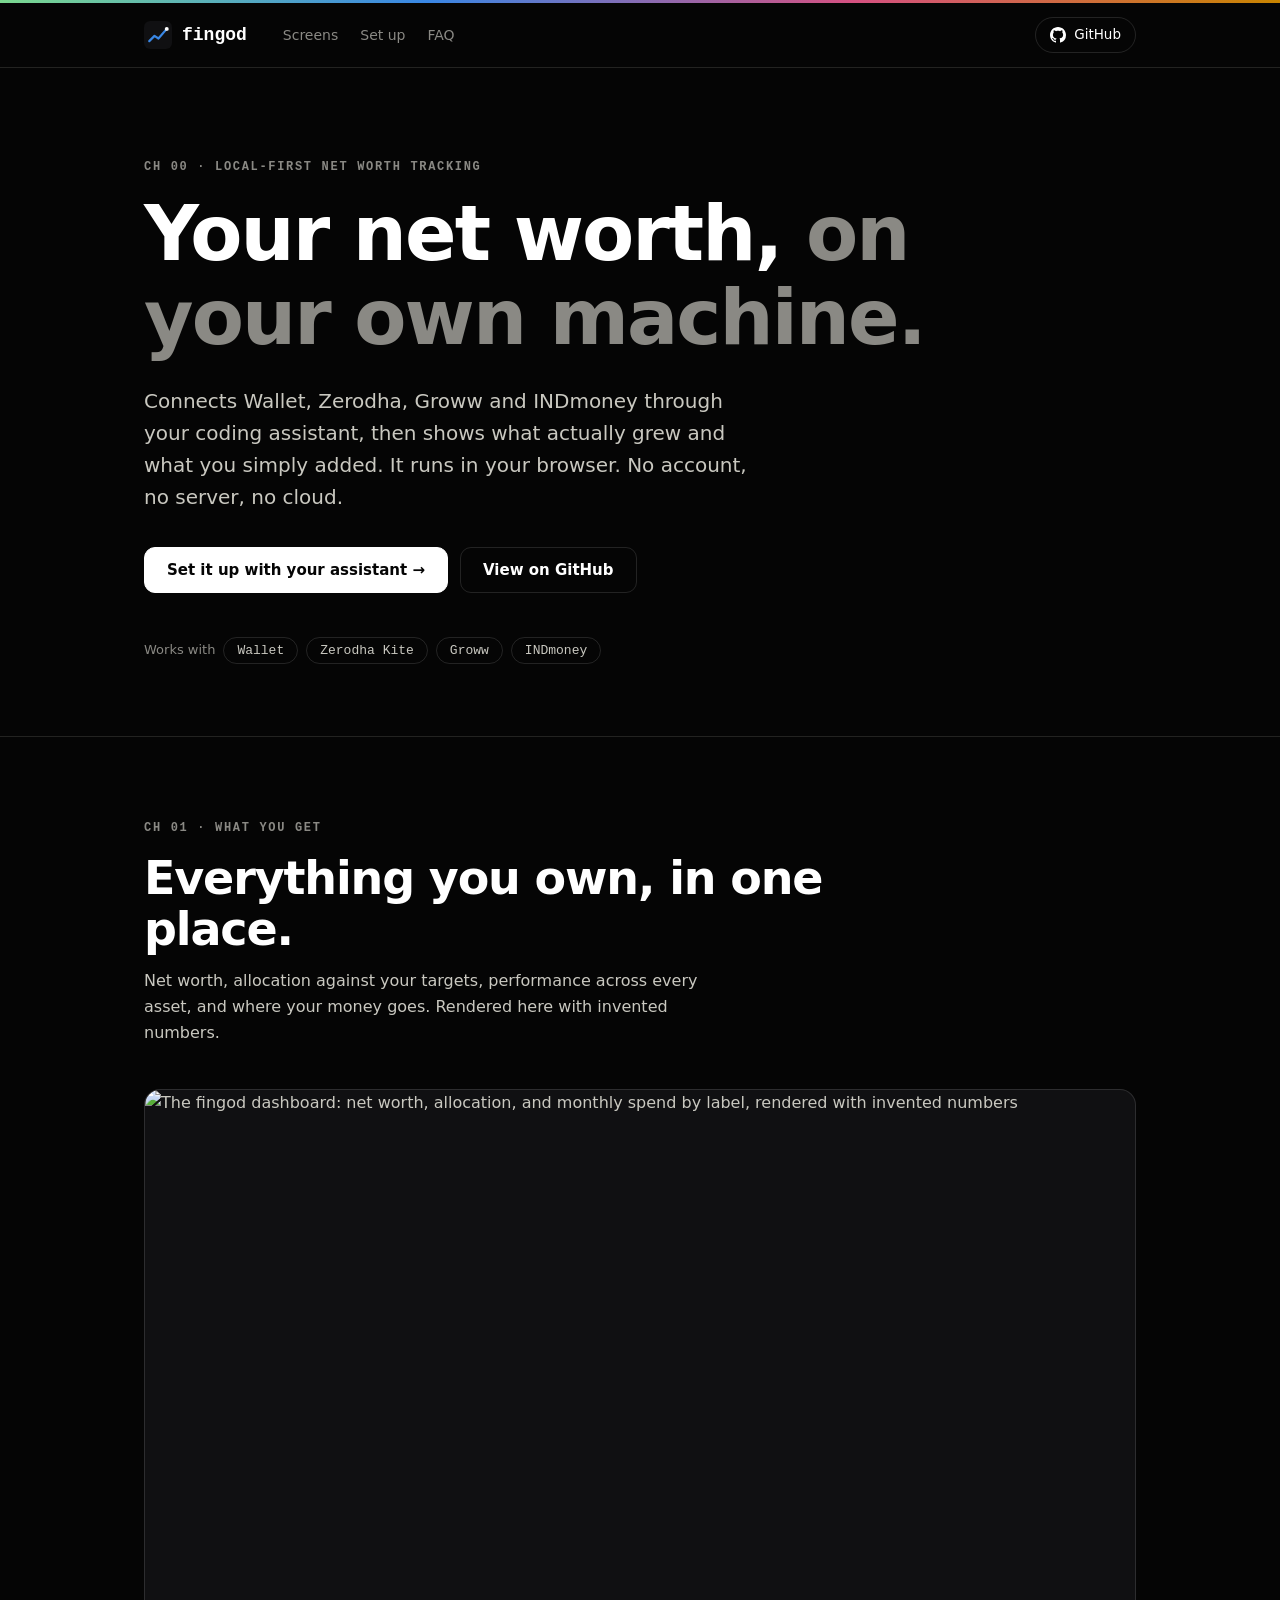
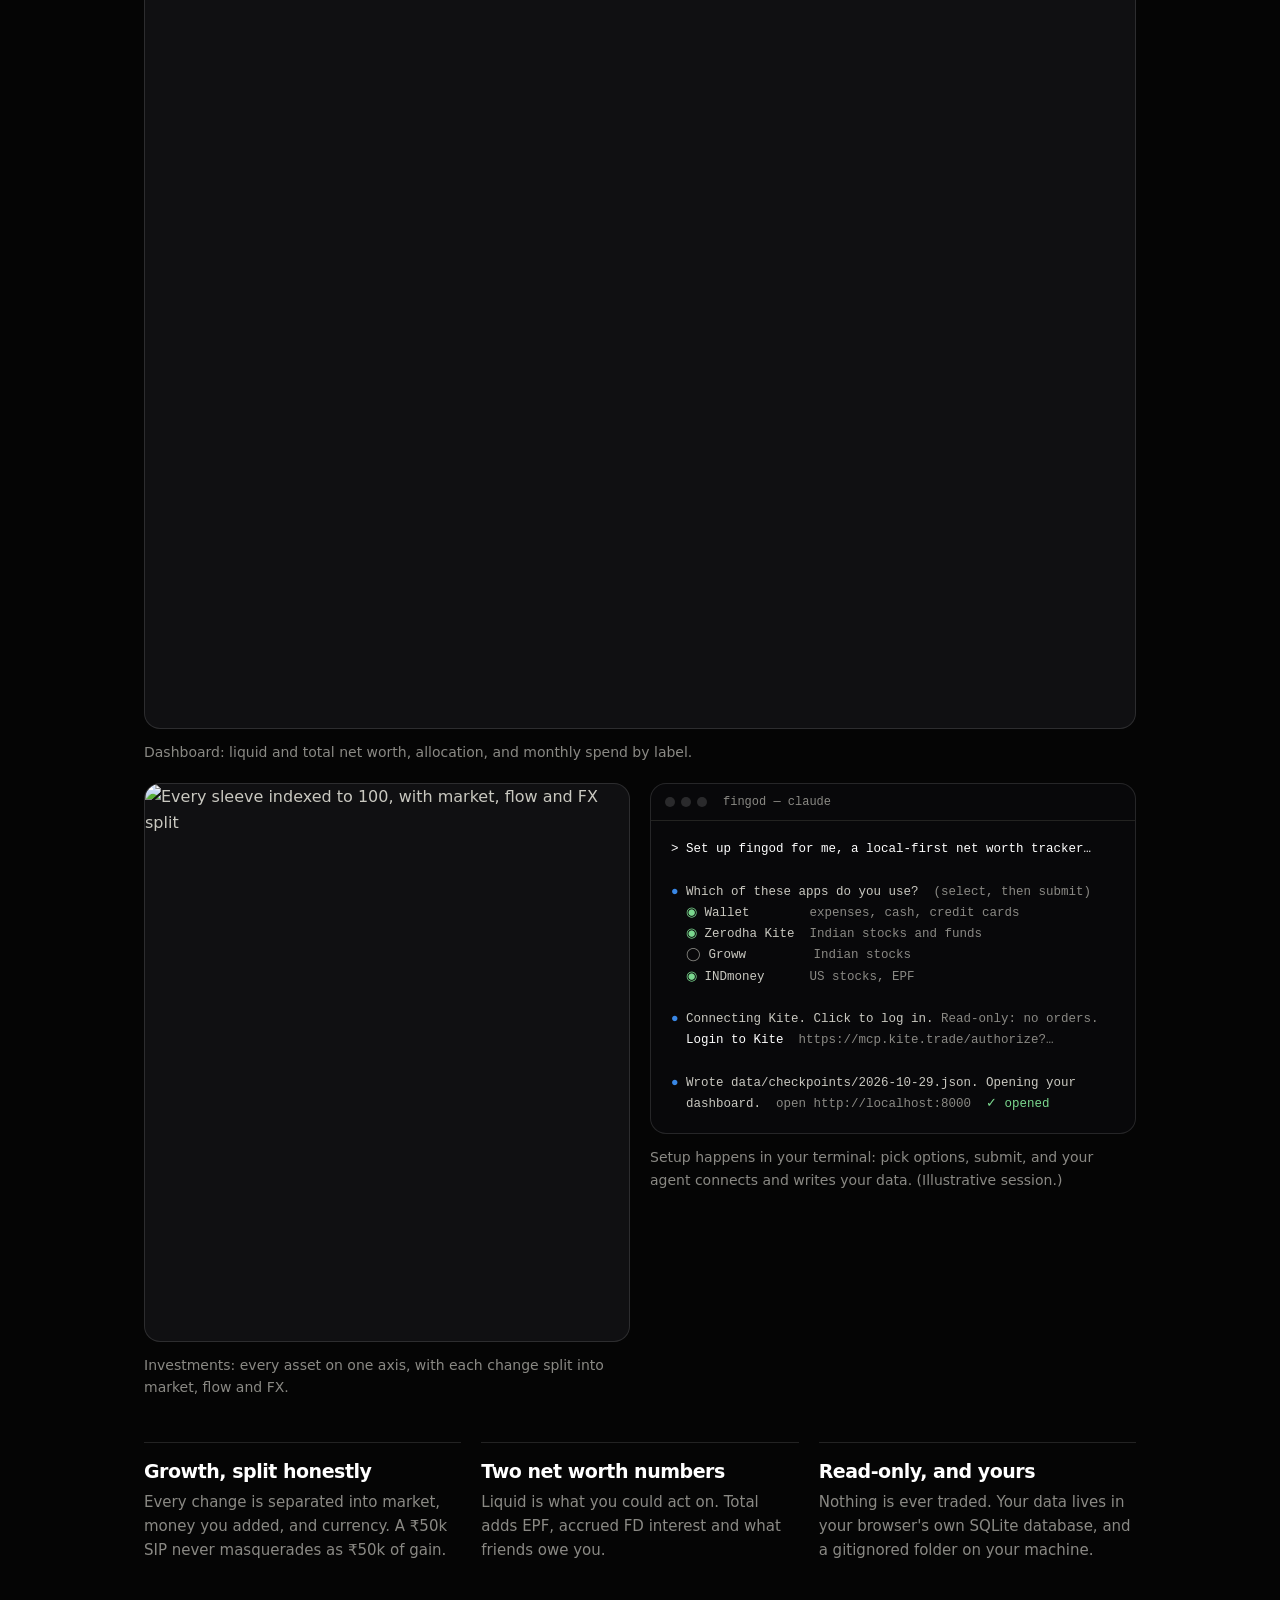
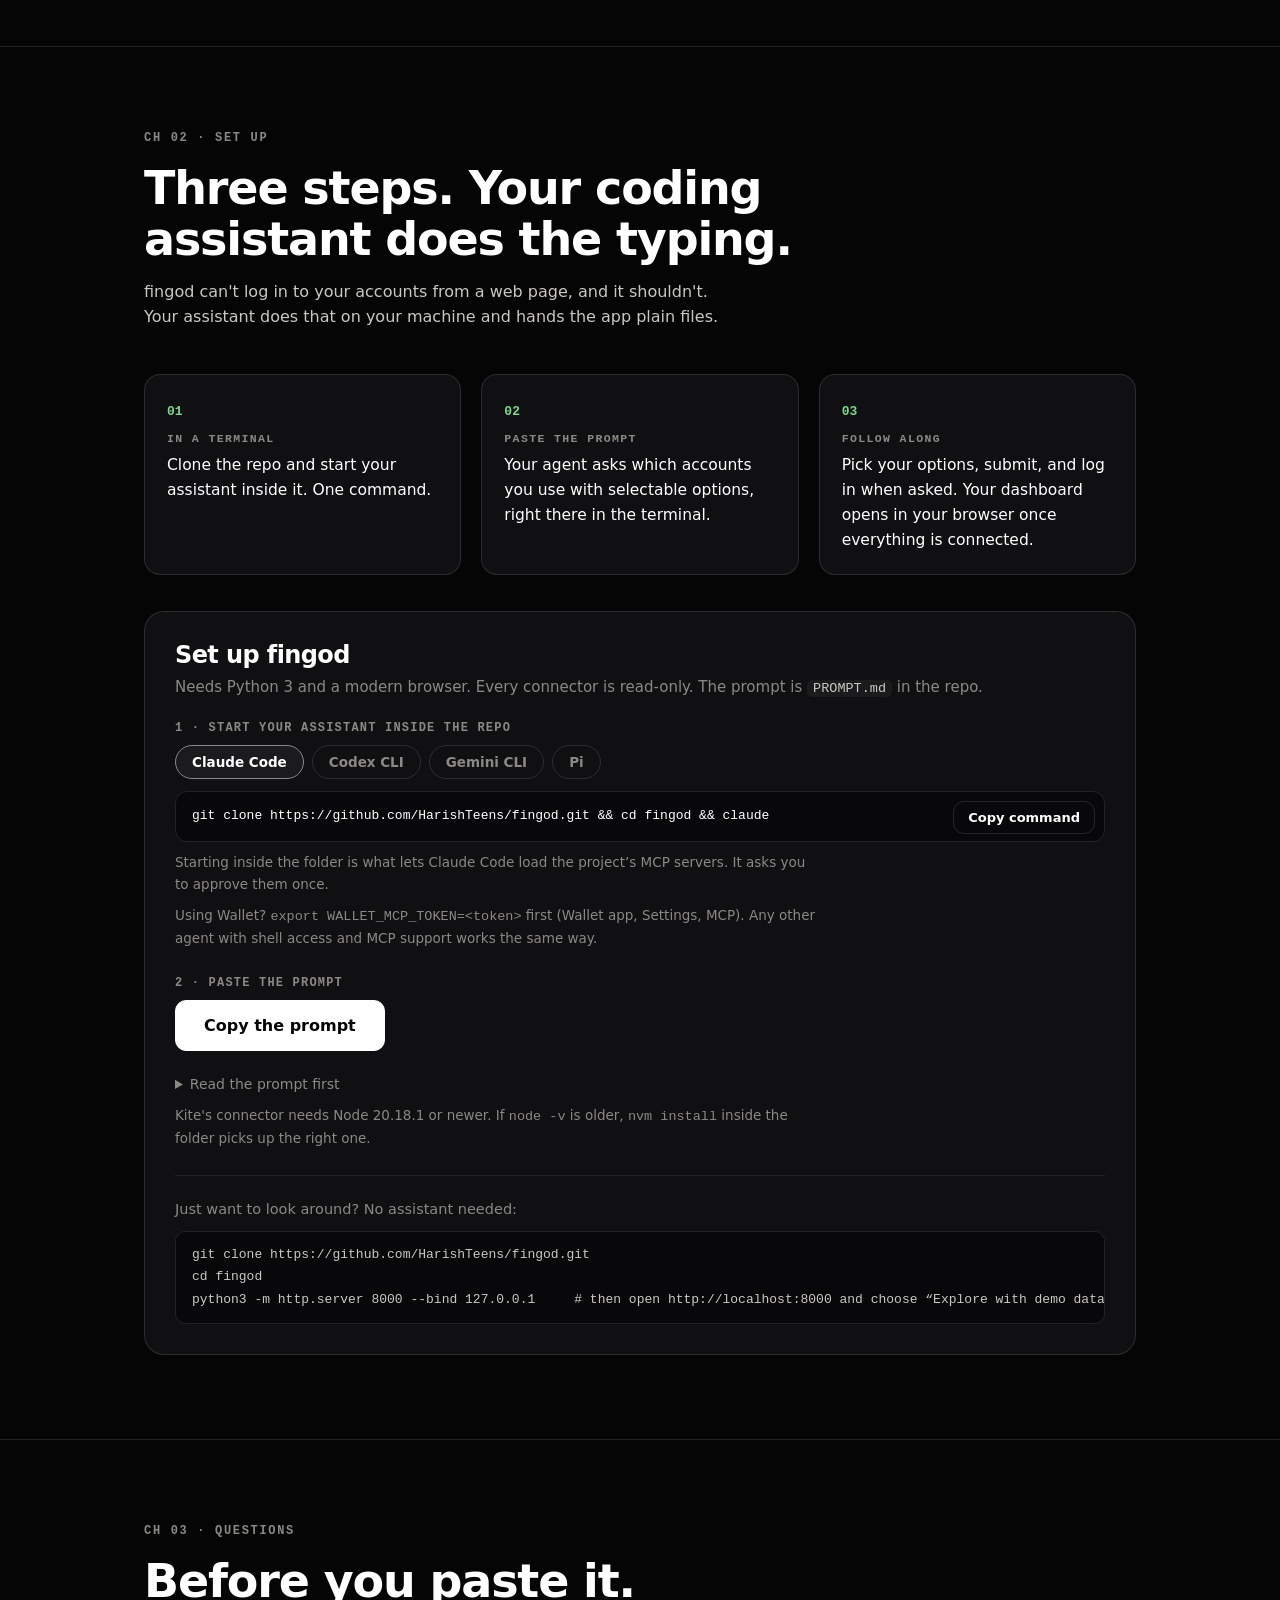
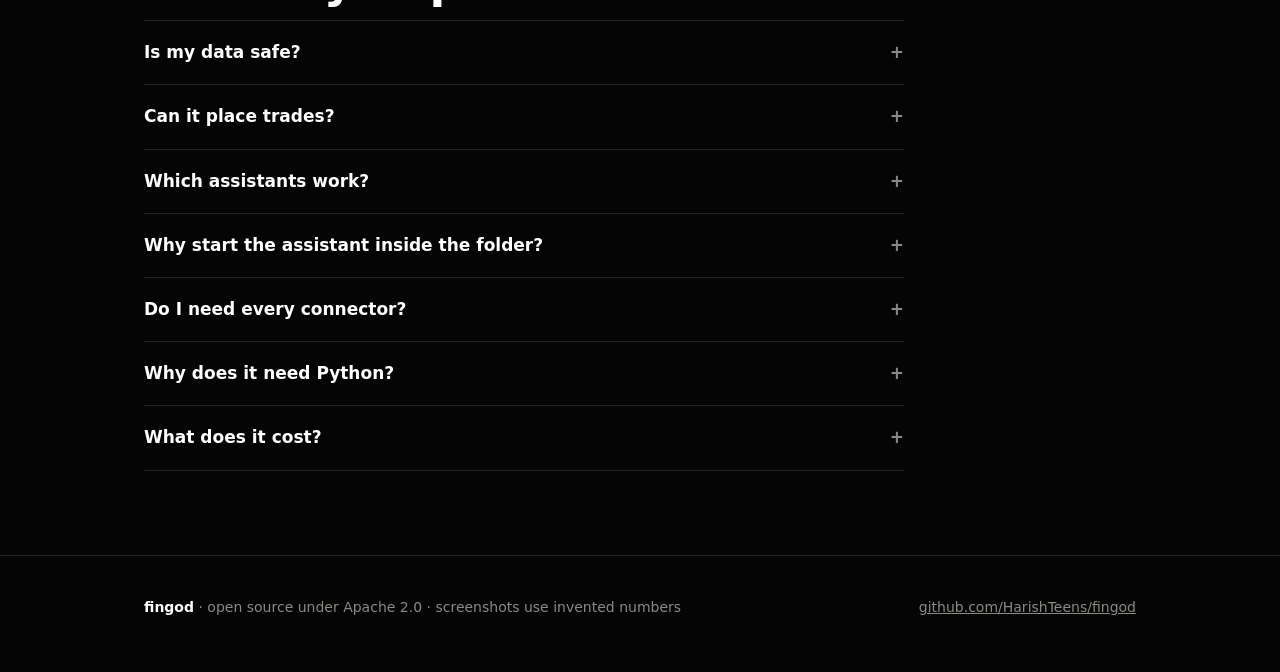
==== landing/index.html @ 3f518a9c "Added binance and coinbase MCP setup and PPF" ====
<!doctype html>
<html lang="en">
<head>
<meta charset="utf-8">
<meta name="viewport" content="width=device-width, initial-scale=1">
<title>fingod — your net worth, on your own machine</title>
<meta name="description" content="Open-source, local-first net worth tracker that runs in your browser. Paste one prompt into your coding assistant and it connects Wallet, Zerodha Kite, Groww and INDmoney. No account, no server, no cloud.">
<meta name="keywords" content="net worth tracker, portfolio tracker, personal finance, Zerodha, INDmoney, mutual funds, local-first, open source, Claude Code, MCP">
<meta name="author" content="HarishTeens">
<meta name="robots" content="index,follow,max-image-preview:large">
<meta name="theme-color" content="#0d0d0d">
<meta name="color-scheme" content="dark">
<link rel="canonical" href="https://fingod.harishteens.workers.dev/">
<link rel="icon" type="image/svg+xml" href="/favicon.svg">
<link rel="sitemap" type="application/xml" href="/sitemap.xml">

<meta property="og:type" content="website">
<meta property="og:site_name" content="fingod">
<meta property="og:title" content="fingod — one view of everything you own, on your own machine">
<meta property="og:description" content="Paste one prompt into your coding assistant. It clones the repo and connects Wallet, Zerodha, Groww and INDmoney. Runs in your browser. Open source.">
<meta property="og:url" content="https://fingod.harishteens.workers.dev/">
<meta property="og:image" content="https://fingod.harishteens.workers.dev/shots/og.png">
<meta property="og:image:type" content="image/png">
<meta property="og:image:width" content="1200">
<meta property="og:image:height" content="630">
<meta property="og:image:alt" content="The fingod dashboard showing net worth, allocation and monthly spend, rendered with invented numbers.">
<meta property="og:locale" content="en_IN">

<meta name="twitter:card" content="summary_large_image">
<meta name="twitter:title" content="fingod — one view of everything you own">
<meta name="twitter:description" content="Local-first net worth tracker. One prompt sets it up. Runs entirely in your browser.">
<meta name="twitter:image" content="https://fingod.harishteens.workers.dev/shots/og.png">
<meta name="twitter:image:src" content="https://fingod.harishteens.workers.dev/shots/og.png">
<meta name="twitter:site" content="@HarishTeens">
<meta name="twitter:creator" content="@HarishTeens">
<meta name="twitter:url" content="https://fingod.harishteens.workers.dev/">
<meta name="twitter:image:alt" content="The fingod dashboard rendered with invented numbers.">

<script type="application/ld+json">
{"@context":"https://schema.org","@type":"SoftwareApplication","name":"fingod","applicationCategory":"FinanceApplication","operatingSystem":"macOS, Linux","description":"Open-source, local-first net worth tracker that runs in your browser. Weekly checkpoints from Wallet, Zerodha Kite and INDmoney, with growth split into market, flow and FX.","url":"https://fingod.harishteens.workers.dev/","image":"https://fingod.harishteens.workers.dev/shots/og.png","license":"https://www.apache.org/licenses/LICENSE-2.0","isAccessibleForFree":true,"offers":{"@type":"Offer","price":"0","priceCurrency":"INR"},"codeRepository":"https://github.com/HarishTeens/fingod","author":{"@type":"Person","name":"HarishTeens","url":"https://github.com/HarishTeens"}}
</script>
<style>
  :root { --page:#050505; --card:#101012; --ink:#fff; --ink-2:#c9c8c0; --muted:#8a8984; --line:#232321; --ring:rgba(255,255,255,.12); --accent:#7bd88f; --blue:#3987e5;
    --mono: ui-monospace,"SF Mono",Menlo,Consolas,monospace; --sans:-apple-system,BlinkMacSystemFont,"Inter","Segoe UI",system-ui,sans-serif; }
  * { box-sizing:border-box; margin:0; }
  html { scroll-behavior:smooth; }
  body { background:var(--page); color:var(--ink-2); font:16px/1.6 var(--sans); -webkit-font-smoothing:antialiased; }
  a { color:inherit; }
  .wrap { max-width:1040px; margin:0 auto; padding:0 24px; }
  .skip { position:absolute; left:-999px; } .skip:focus { left:12px; top:12px; background:#fff; color:#000; padding:6px 10px; border-radius:6px; z-index:9; }
  .stripe { height:3px; background:linear-gradient(90deg,var(--accent),var(--blue),#d55181,#c98500); }
  header.site { border-bottom:1px solid var(--line); }
  .bar { display:flex; align-items:center; gap:28px; height:64px; }
  .logo { display:flex; align-items:center; gap:10px; font:700 18px var(--mono); color:var(--ink); text-decoration:none; }
  .logo svg { width:28px; height:28px; }
  .links { display:flex; gap:22px; font-size:14px; margin-left:8px; } .links a { color:var(--muted); text-decoration:none; } .links a:hover { color:var(--ink); }
  .gh { margin-left:auto; display:inline-flex; align-items:center; gap:8px; font-size:13.5px; text-decoration:none; color:var(--ink); border:1px solid var(--ring); border-radius:999px; padding:6px 14px; } .gh:hover { border-color:#555; }
  @media (max-width:640px){ .links { display:none; } }
  .eyebrow { font:600 12px var(--mono); letter-spacing:.14em; text-transform:uppercase; color:var(--muted); margin-bottom:18px; }
  h1,h2,h3 { color:var(--ink); line-height:1.1; letter-spacing:-.025em; font-weight:650; }
  .hero { padding:92px 0 72px; }
  h1 { font-size:clamp(42px,7.4vw,76px); max-width:820px; } h1 em { font-style:normal; color:var(--muted); }
  .lede { font-size:clamp(17px,2.2vw,20px); max-width:620px; margin:26px 0 34px; }
  .cta { display:flex; gap:12px; flex-wrap:wrap; }
  .btn { display:inline-flex; align-items:center; gap:8px; font:600 15px var(--sans); padding:13px 22px; border-radius:11px; text-decoration:none; cursor:pointer; border:1px solid var(--ring); color:var(--ink); background:transparent; }
  .btn.primary { background:#fff; color:#050505; border-color:#fff; } .btn.primary:hover { background:#e6e6e6; } .btn:hover { border-color:#666; }
  .works { margin-top:44px; display:flex; flex-wrap:wrap; gap:8px; align-items:center; font-size:13px; color:var(--muted); }
  .works span.pill { font:500 13px var(--mono); border:1px solid var(--ring); border-radius:999px; padding:5px 13px; color:var(--ink-2); }
  section { padding:84px 0; border-top:1px solid var(--line); }
  h2 { font-size:clamp(30px,4.4vw,46px); margin-bottom:14px; max-width:680px; }
  .sub { max-width:600px; margin-bottom:44px; }
  .shot { border:1px solid var(--ring); border-radius:16px; overflow:hidden; background:var(--card); }
  .shot img { display:block; width:100%; height:auto; }
  .term { border:1px solid var(--ring); border-radius:16px; background:#08080a; overflow:hidden; }
  .term-bar { display:flex; align-items:center; gap:6px; padding:11px 14px; border-bottom:1px solid var(--line); font:12px var(--mono); color:var(--muted); }
  .term-bar span { width:10px; height:10px; border-radius:50%; background:#2a2a2c; } .term-bar em { font-style:normal; margin-left:10px; }
  .term pre { padding:18px 20px; font:12.5px/1.7 var(--mono); color:var(--ink-2); white-space:pre-wrap; overflow-x:auto; }
  .term .u { color:var(--ink); } .term .a { color:var(--blue); } .term .ok { color:var(--accent); } .term .d { color:var(--muted); }
  .shots { display:grid; grid-template-columns:1fr 1fr; gap:20px; margin-top:20px; } @media (max-width:820px){ .shots { grid-template-columns:1fr; } }
  .cap { font-size:14px; color:var(--muted); margin-top:12px; }
  .trio { display:grid; grid-template-columns:repeat(3,1fr); gap:20px; margin-top:44px; } @media (max-width:820px){ .trio { grid-template-columns:1fr; } }
  .trio div { border-top:1px solid var(--ring); padding-top:18px; } .trio h3 { font-size:19px; margin-bottom:8px; } .trio p { font-size:15px; color:var(--muted); }
  .steps { display:grid; grid-template-columns:repeat(3,1fr); gap:20px; margin-bottom:36px; } @media (max-width:820px){ .steps { grid-template-columns:1fr; } }
  .step { border:1px solid var(--ring); border-radius:16px; padding:22px; background:var(--card); }
  .step .n { font:600 13px var(--mono); color:var(--accent); } .step .where { font:600 11.5px var(--mono); letter-spacing:.12em; text-transform:uppercase; color:var(--muted); margin:10px 0 8px; }
  .step p { font-size:15.5px; color:var(--ink); }
  .card { border:1px solid var(--ring); border-radius:20px; padding:30px; background:var(--card); }
  .card h3 { font-size:24px; margin-bottom:6px; } .card .meta { color:var(--muted); font-size:15px; margin-bottom:22px; }
  .card .meta code, .faq code { font-family:var(--mono); font-size:.9em; background:#1b1b1d; padding:1px 6px; border-radius:5px; color:var(--ink-2); }
  .copybtn { font-size:16px; padding:15px 28px; }
  .agents { display:flex; gap:8px; flex-wrap:wrap; margin-bottom:12px; }
  .agent { font:600 13.5px var(--sans); padding:8px 16px; border-radius:999px; border:1px solid var(--ring); background:transparent; color:var(--muted); cursor:pointer; }
  .agent:hover { color:var(--ink); border-color:#555; } .agent[aria-pressed="true"] { color:var(--ink); border-color:#888; background:#1b1b1d; }
  .label { font:600 12px var(--mono); letter-spacing:.1em; text-transform:uppercase; color:var(--muted); margin-bottom:10px; }
  .cmd { position:relative; background:#08080a; border:1px solid var(--line); border-radius:12px; padding:14px 140px 14px 16px; }
  .cmd pre { font:13px/1.6 var(--mono); color:var(--ink); white-space:pre-wrap; word-break:break-all; }
  .copysm { position:absolute; top:9px; right:9px; padding:8px 14px; font-size:13px; }
  .hint { font-size:13.5px; color:var(--muted); margin-top:10px; max-width:640px; }
  @media (max-width:560px){ .cmd { padding-right:16px; padding-bottom:56px; } .copysm { top:auto; bottom:9px; } }
  details.prompt { margin-top:22px; } details.prompt summary { cursor:pointer; color:var(--muted); font-size:14px; } details.prompt summary:hover { color:var(--ink); }
  details.prompt pre { margin-top:14px; background:#08080a; border:1px solid var(--line); border-radius:12px; padding:16px 18px; font:12.5px/1.65 var(--mono); color:var(--ink-2); white-space:pre-wrap; word-break:break-word; max-height:380px; overflow:auto; }
  .alt { margin-top:26px; padding-top:22px; border-top:1px solid var(--line); font-size:14.5px; color:var(--muted); }
  .alt pre { margin-top:10px; background:#08080a; border:1px solid var(--line); border-radius:10px; padding:12px 16px; font:13px/1.7 var(--mono); color:var(--ink-2); overflow-x:auto; }
  .faq { display:grid; gap:0; max-width:760px; } .faq details { border-top:1px solid var(--line); padding:18px 0; } .faq details:last-child { border-bottom:1px solid var(--line); }
  .faq summary { cursor:pointer; color:var(--ink); font-weight:600; font-size:17px; list-style:none; } .faq summary::-webkit-details-marker { display:none; }
  .faq summary:after { content:"+"; float:right; color:var(--muted); } .faq details[open] summary:after { content:"–"; }
  .faq p { margin-top:10px; font-size:15.5px; color:var(--ink-2); max-width:640px; }
  footer { border-top:1px solid var(--line); padding:40px 0 56px; font-size:14px; color:var(--muted); } footer .wrap { display:flex; flex-wrap:wrap; gap:14px 28px; justify-content:space-between; }
</style>
</head>
<body>
<a class="skip" href="#content">Skip to content</a>
<div class="stripe" aria-hidden="true"></div>
<header class="site"><nav class="wrap bar" aria-label="Main">
  <a class="logo" href="#top" aria-label="fingod, home"><svg viewBox="0 0 64 64" aria-hidden="true"><rect width="64" height="64" rx="14" fill="#101012"/><path d="M12 46 L24 34 L33 40 L52 18" fill="none" stroke="#3987e5" stroke-width="5" stroke-linecap="round" stroke-linejoin="round"/><circle cx="52" cy="18" r="4.5" fill="#fff"/></svg>fingod</a>
  <div class="links"><a href="#screens">Screens</a><a href="#setup">Set up</a><a href="#faq">FAQ</a></div>
  <a class="gh" href="https://github.com/HarishTeens/fingod" rel="noopener"><svg width="16" height="16" viewBox="0 0 16 16" fill="currentColor" aria-hidden="true"><path d="M8 0C3.58 0 0 3.58 0 8c0 3.54 2.29 6.53 5.47 7.59.4.07.55-.17.55-.38 0-.19-.01-.82-.01-1.49-2.01.37-2.53-.49-2.69-.94-.09-.23-.48-.94-.82-1.13-.28-.15-.68-.52-.01-.53.63-.01 1.08.58 1.23.82.72 1.21 1.87.87 2.33.66.07-.52.28-.87.51-1.07-1.78-.2-3.64-.89-3.64-3.95 0-.87.31-1.59.82-2.15-.08-.2-.36-1.02.08-2.12 0 0 .67-.21 2.2.82.64-.18 1.32-.27 2-.27.68 0 1.36.09 2 .27 1.53-1.04 2.2-.82 2.2-.82.44 1.1.16 1.92.08 2.12.51.56.82 1.27.82 2.15 0 3.07-1.87 3.75-3.65 3.95.29.25.54.73.54 1.48 0 1.07-.01 1.93-.01 2.2 0 .21.15.46.55.38A8.013 8.013 0 0016 8c0-4.42-3.58-8-8-8z"/></svg>GitHub</a>
</nav></header>

<main id="content">
<section class="hero" id="top" style="border-top:0"><div class="wrap">
  <div class="eyebrow">CH 00 · Local-first net worth tracking</div>
  <h1>Your net worth, <em>on your own machine.</em></h1>
  <p class="lede">Connects Wallet, Zerodha, Groww and INDmoney through your coding assistant, then shows what actually grew and what you simply added. It runs in your browser. No account, no server, no cloud.</p>
  <div class="cta"><a class="btn primary" href="#setup">Set it up with your assistant →</a><a class="btn" href="https://github.com/HarishTeens/fingod" rel="noopener">View on GitHub</a></div>
  <div class="works"><span>Works with</span><span class="pill">Wallet</span><span class="pill">Zerodha Kite</span><span class="pill">Groww</span><span class="pill">INDmoney</span></div>
</div></section>

<section id="screens"><div class="wrap">
  <div class="eyebrow">CH 01 · What you get</div>
  <h2>Everything you own, in one place.</h2>
  <p class="sub">Net worth, allocation against your targets, performance across every asset, and where your money goes. Rendered here with invented numbers.</p>
  <div class="shot"><img src="shots/dash.png" width="2400" height="3000" alt="The fingod dashboard: net worth, allocation, and monthly spend by label, rendered with invented numbers" loading="lazy"></div>
  <p class="cap">Dashboard: liquid and total net worth, allocation, and monthly spend by label.</p>
  <div class="shots">
    <div><div class="shot"><img src="shots/inv.png" width="2400" height="2760" alt="Every sleeve indexed to 100, with market, flow and FX split" loading="lazy"></div><p class="cap">Investments: every asset on one axis, with each change split into market, flow and FX.</p></div>
    <div><div class="term" role="img" aria-label="An illustrative terminal session: the agent asks which accounts you use, connects them, then opens your dashboard">
  <div class="term-bar"><span></span><span></span><span></span><em>fingod — claude</em></div>
<pre><span class="u">&gt; Set up fingod for me, a local-first net worth tracker…</span>

<span class="a">●</span> Which of these apps do you use?  <span class="d">(select, then submit)</span>
  <span class="ok">◉</span> Wallet        <span class="d">expenses, cash, credit cards</span>
  <span class="ok">◉</span> Zerodha Kite  <span class="d">Indian stocks and funds</span>
  <span class="d">◯</span> Groww         <span class="d">Indian stocks</span>
  <span class="ok">◉</span> INDmoney      <span class="d">US stocks, EPF</span>

<span class="a">●</span> Connecting Kite. Click to log in. <span class="d">Read-only: no orders.</span>
  <span class="u">Login to Kite</span>  <span class="d">https://mcp.kite.trade/authorize?…</span>

<span class="a">●</span> Wrote data/checkpoints/2026-10-29.json. Opening your
  dashboard.  <span class="d">open http://localhost:8000</span>  <span class="ok">✓ opened</span></pre></div>
  <p class="cap">Setup happens in your terminal: pick options, submit, and your agent connects and writes your data. (Illustrative session.)</p></div>
  </div>
  <div class="trio">
    <div><h3>Growth, split honestly</h3><p>Every change is separated into market, money you added, and currency. A ₹50k SIP never masquerades as ₹50k of gain.</p></div>
    <div><h3>Two net worth numbers</h3><p>Liquid is what you could act on. Total adds EPF, accrued FD interest and what friends owe you.</p></div>
    <div><h3>Read-only, and yours</h3><p>Nothing is ever traded. Your data lives in your browser's own SQLite database, and a gitignored folder on your machine.</p></div>
  </div>
</div></section>

<section id="setup"><div class="wrap">
  <div class="eyebrow">CH 02 · Set up</div>
  <h2>Three steps. Your coding assistant does the typing.</h2>
  <p class="sub">fingod can't log in to your accounts from a web page, and it shouldn't. Your assistant does that on your machine and hands the app plain files.</p>
  <div class="steps">
    <div class="step"><span class="n">01</span><div class="where">In a terminal</div><p>Clone the repo and start your assistant inside it. One command.</p></div>
    <div class="step"><span class="n">02</span><div class="where">Paste the prompt</div><p>Your agent asks which accounts you use with selectable options, right there in the terminal.</p></div>
    <div class="step"><span class="n">03</span><div class="where">Follow along</div><p>Pick your options, submit, and log in when asked. Your dashboard opens in your browser once everything is connected.</p></div>
  </div>
  <div class="card">
    <h3>Set up fingod</h3>
    <p class="meta">Needs Python 3 and a modern browser. Every connector is read-only. The prompt is <code>PROMPT.md</code> in the repo.</p>

    <div class="label">1 · Start your assistant inside the repo</div>
    <div class="agents" role="group" aria-label="Choose your coding agent">
      <button class="agent" type="button" data-agent="claude" aria-pressed="true">Claude Code</button>
      <button class="agent" type="button" data-agent="codex" aria-pressed="false">Codex CLI</button>
      <button class="agent" type="button" data-agent="gemini" aria-pressed="false">Gemini CLI</button>
      <button class="agent" type="button" data-agent="pi" aria-pressed="false">Pi</button>
    </div>
    <div class="cmd"><pre id="cmd">git clone https://github.com/HarishTeens/fingod.git && cd fingod && claude</pre><button class="btn copysm" type="button" data-copy="cmd">Copy command</button></div>
    <p class="hint" id="agenthint">Starting inside the folder is what lets Claude Code load the project&rsquo;s MCP servers. It asks you to approve them once.</p>
    <p class="hint">Using Wallet? <code>export WALLET_MCP_TOKEN=&lt;token&gt;</code> first (Wallet app, Settings, MCP). Any other agent with shell access and MCP support works the same way.</p>

    <div class="label" style="margin-top:26px">2 · Paste the prompt</div>
    <button class="btn primary copybtn" type="button" data-copy="prompt">Copy the prompt</button>
    <details class="prompt"><summary>Read the prompt first</summary><pre id="prompt"></pre></details>
    <p class="hint">Kite's connector needs Node 20.18.1 or newer. If <code>node -v</code> is older, <code>nvm install</code> inside the folder picks up the right one.</p>

    <div class="alt">Just want to look around? No assistant needed:
<pre>git clone https://github.com/HarishTeens/fingod.git
cd fingod
python3 -m http.server 8000 --bind 127.0.0.1     # then open http://localhost:8000 and choose “Explore with demo data”</pre></div>
  </div>
</div></section>

<section id="faq"><div class="wrap">
  <div class="eyebrow">CH 03 · Questions</div>
  <h2>Before you paste it.</h2>
  <div class="faq">
    <details><summary>Is my data safe?</summary><p>Your finances never leave your machine. The app runs in your browser and stores everything in a SQLite database in that browser. The files your assistant writes go into a <code>data/</code> folder that git ignores. There is no account, server or analytics.</p></details>
    <details><summary>Can it place trades?</summary><p>No. Every connector is read-only, and the instructions forbid order tools outright. Kite's server exposes them; fingod never calls them.</p></details>
    <details><summary>Which assistants work?</summary><p>Claude Code, Codex CLI, Gemini CLI and Pi are set up out of the box: the repo ships each one&rsquo;s project MCP config (<code>.mcp.json</code>, <code>.codex/config.toml</code>, <code>.gemini/settings.json</code>, <code>.pi/mcp.json</code>) and instructions (<code>CLAUDE.md</code>, <code>AGENTS.md</code>). Any other assistant with shell access and MCP support can follow the same prompt.</p></details>
    <details><summary>Why start the assistant inside the folder?</summary><p>An assistant only loads a project&rsquo;s MCP servers when its session starts in that folder, and you approve them at that moment. Cloning first and starting the assistant from inside it means the whole setup runs in one session, with nothing to restart.</p></details>
    <details><summary>Do I need every connector?</summary><p>No. Pick the ones you use. Bitcoin held off-exchange, fixed deposits, PPF and Splitwise are just typed in. You can also look around first with the built-in demo data.</p></details>
    <details><summary>Why does it need Python?</summary><p>Only for <code>serve.py</code>, a tiny static file server. Browsers won't load WebAssembly from a plain file, and the server also lets the app see the folder your assistant writes to. There is no backend and nothing to install.</p></details>
    <details><summary>What does it cost?</summary><p>Nothing. It's open source under the Apache 2.0 license.</p></details>
  </div>
</div></section>
</main>

<footer><div class="wrap"><span><b style="color:var(--ink)">fingod</b> · open source under Apache 2.0 · screenshots use invented numbers</span><span><a href="https://github.com/HarishTeens/fingod" rel="noopener">github.com/HarishTeens/fingod</a></span></div></footer>

<script>
  var promptEl = document.getElementById('prompt'), promptText = '';
  fetch('prompt.md').then(function (r) { return r.text(); }).then(function (t) { promptText = t.trim(); promptEl.textContent = promptText; });
  function copy(text, btn) {
    var label = btn.textContent;
    function done() { btn.textContent = 'Copied ✓'; setTimeout(function () { btn.textContent = label; }, 2200); }
    if (navigator.clipboard && window.isSecureContext) { navigator.clipboard.writeText(text).then(done); }
    else { var ta = document.createElement('textarea'); ta.value = text; document.body.appendChild(ta); ta.select(); document.execCommand('copy'); ta.remove(); done(); }
  }
  var AGENTS = {
    claude: { cmd: 'claude', hint: 'Starting inside the folder is what lets Claude Code load the project\u2019s MCP servers. It asks you to approve them once.' },
    codex: { cmd: 'codex', hint: 'Codex loads <code>.codex/config.toml</code> once you trust the project. Sign in to INDmoney with <code>codex mcp login indmoney</code> (Coinbase: <code>codex mcp login coinbase</code>).' },
    gemini: { cmd: 'gemini', hint: 'Gemini CLI reads <code>.gemini/settings.json</code> from the project. Sign in to INDmoney with <code>/mcp auth indmoney</code> (Coinbase: <code>/mcp auth coinbase</code>).' },
    pi: { cmd: 'pi', hint: 'Pi loads <code>.pi/mcp.json</code> once you trust the project. Sign in to INDmoney with <code>/mcp login indmoney</code> (Coinbase: <code>/mcp login coinbase</code>).' }
  };
  var CLONE = 'git clone https://github.com/HarishTeens/fingod.git && cd fingod && ';
  document.querySelectorAll('[data-agent]').forEach(function (b) {
    b.addEventListener('click', function () {
      var a = AGENTS[b.getAttribute('data-agent')];
      document.getElementById('cmd').textContent = CLONE + a.cmd;
      document.getElementById('agenthint').innerHTML = a.hint;
      document.querySelectorAll('[data-agent]').forEach(function (x) { x.setAttribute('aria-pressed', String(x === b)); });
    });
  });
  document.querySelectorAll('[data-copy]').forEach(function (btn) {
    btn.addEventListener('click', function () {
      var id = btn.getAttribute('data-copy');
      copy(id === 'prompt' ? (promptText || promptEl.textContent) : document.getElementById(id).textContent.trim(), btn);
    });
  });
</script>
</body>
</html>
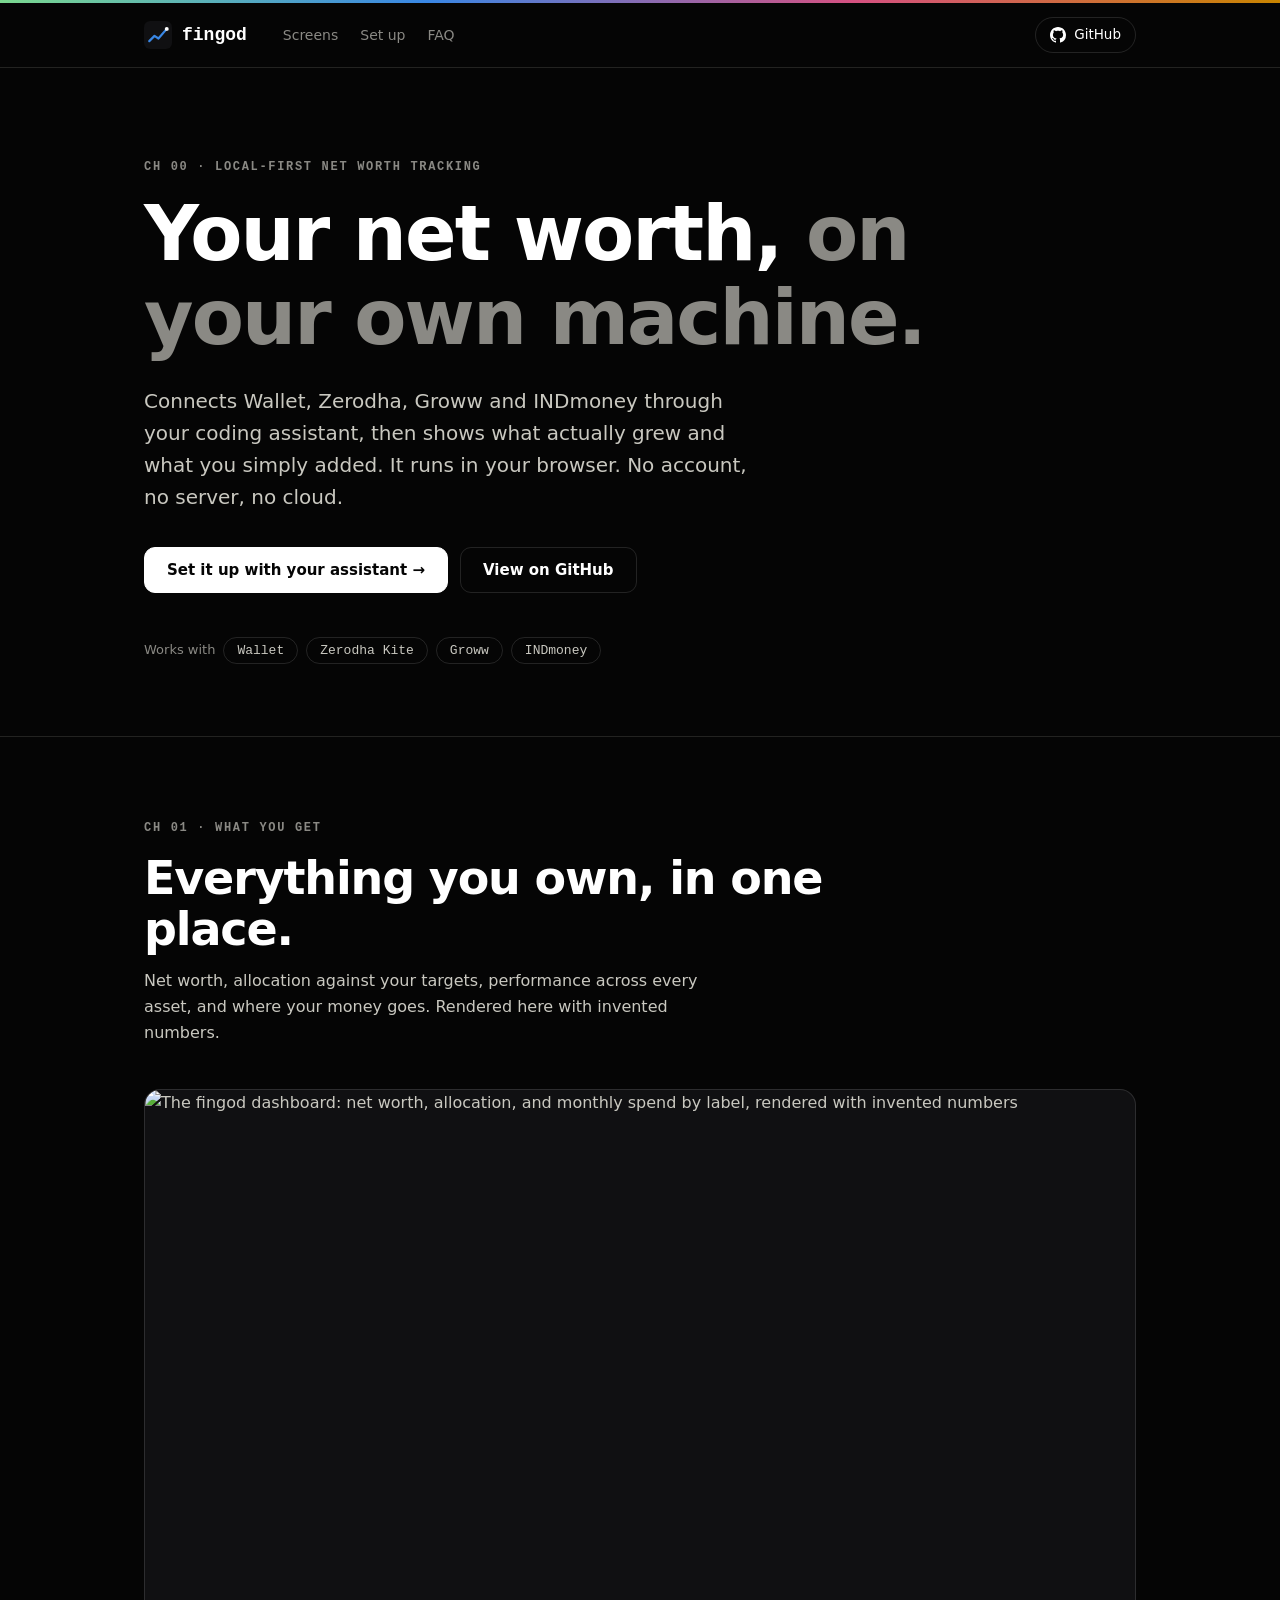
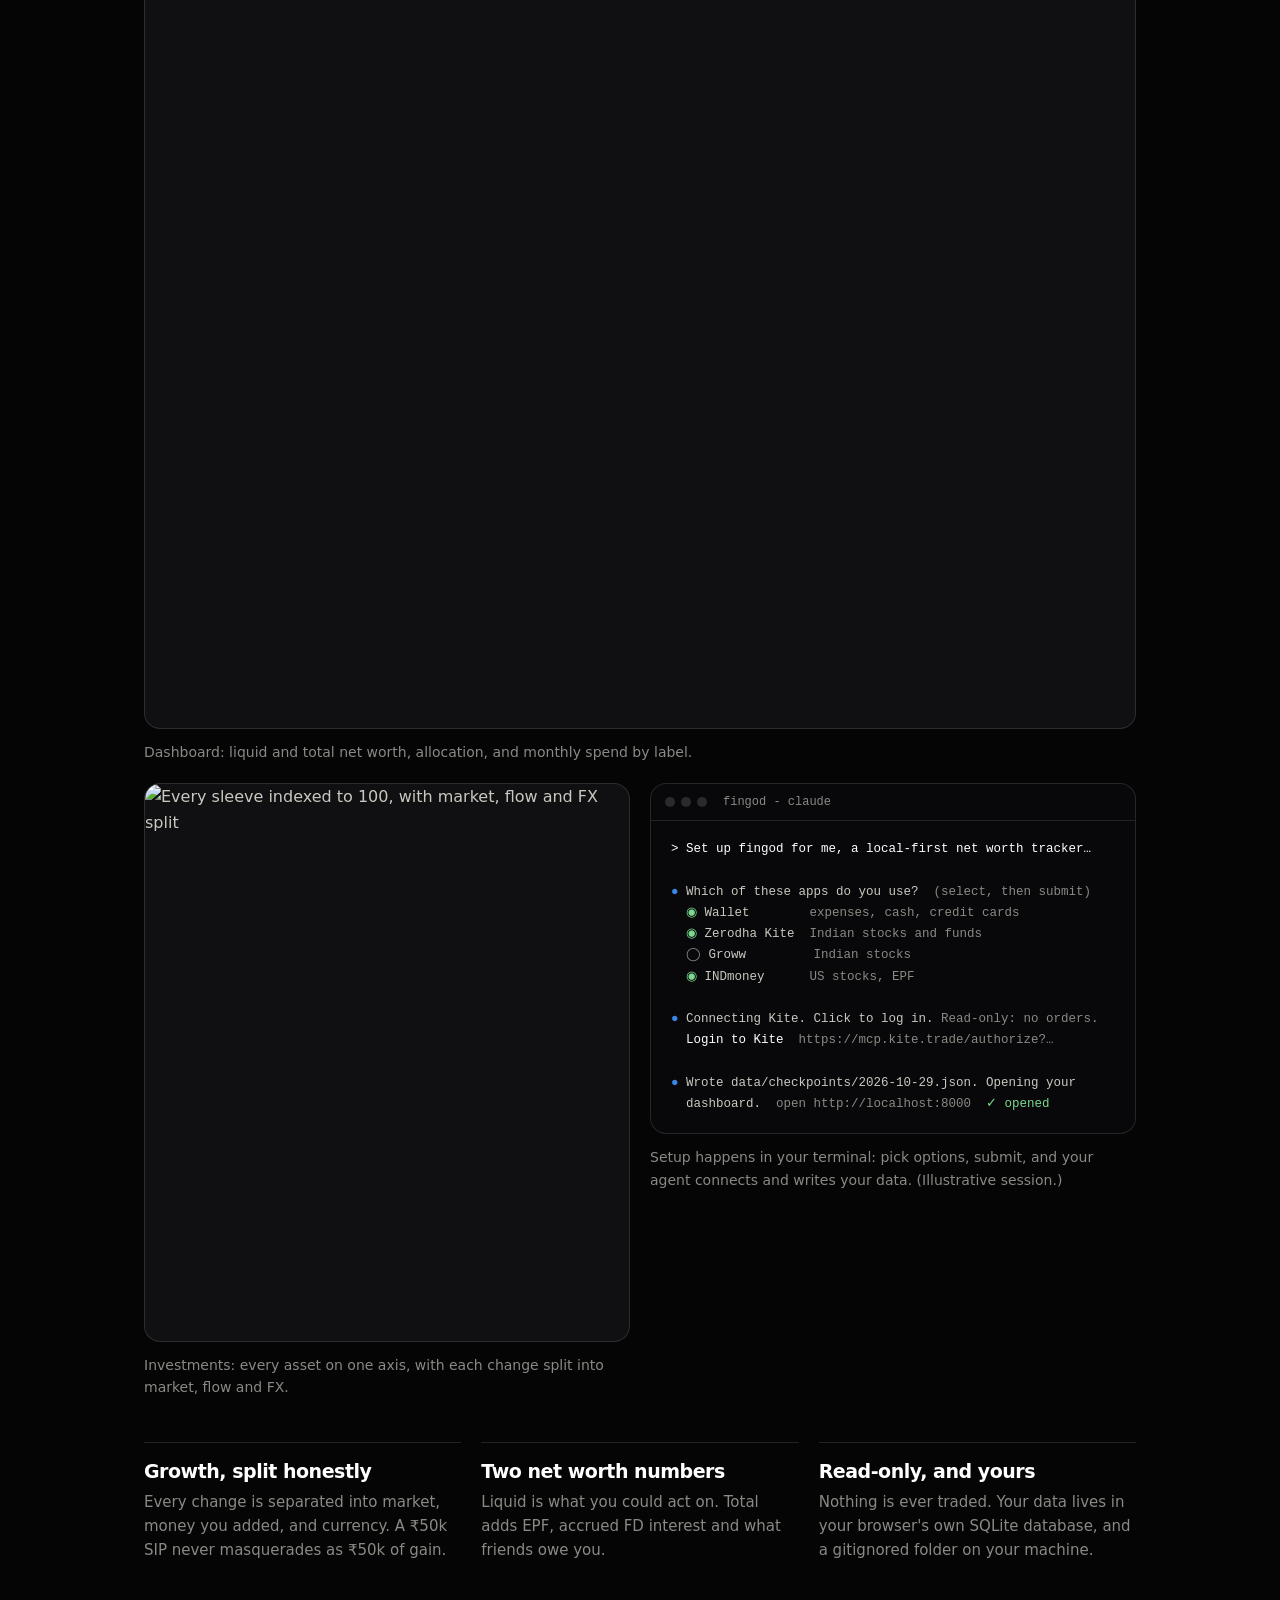
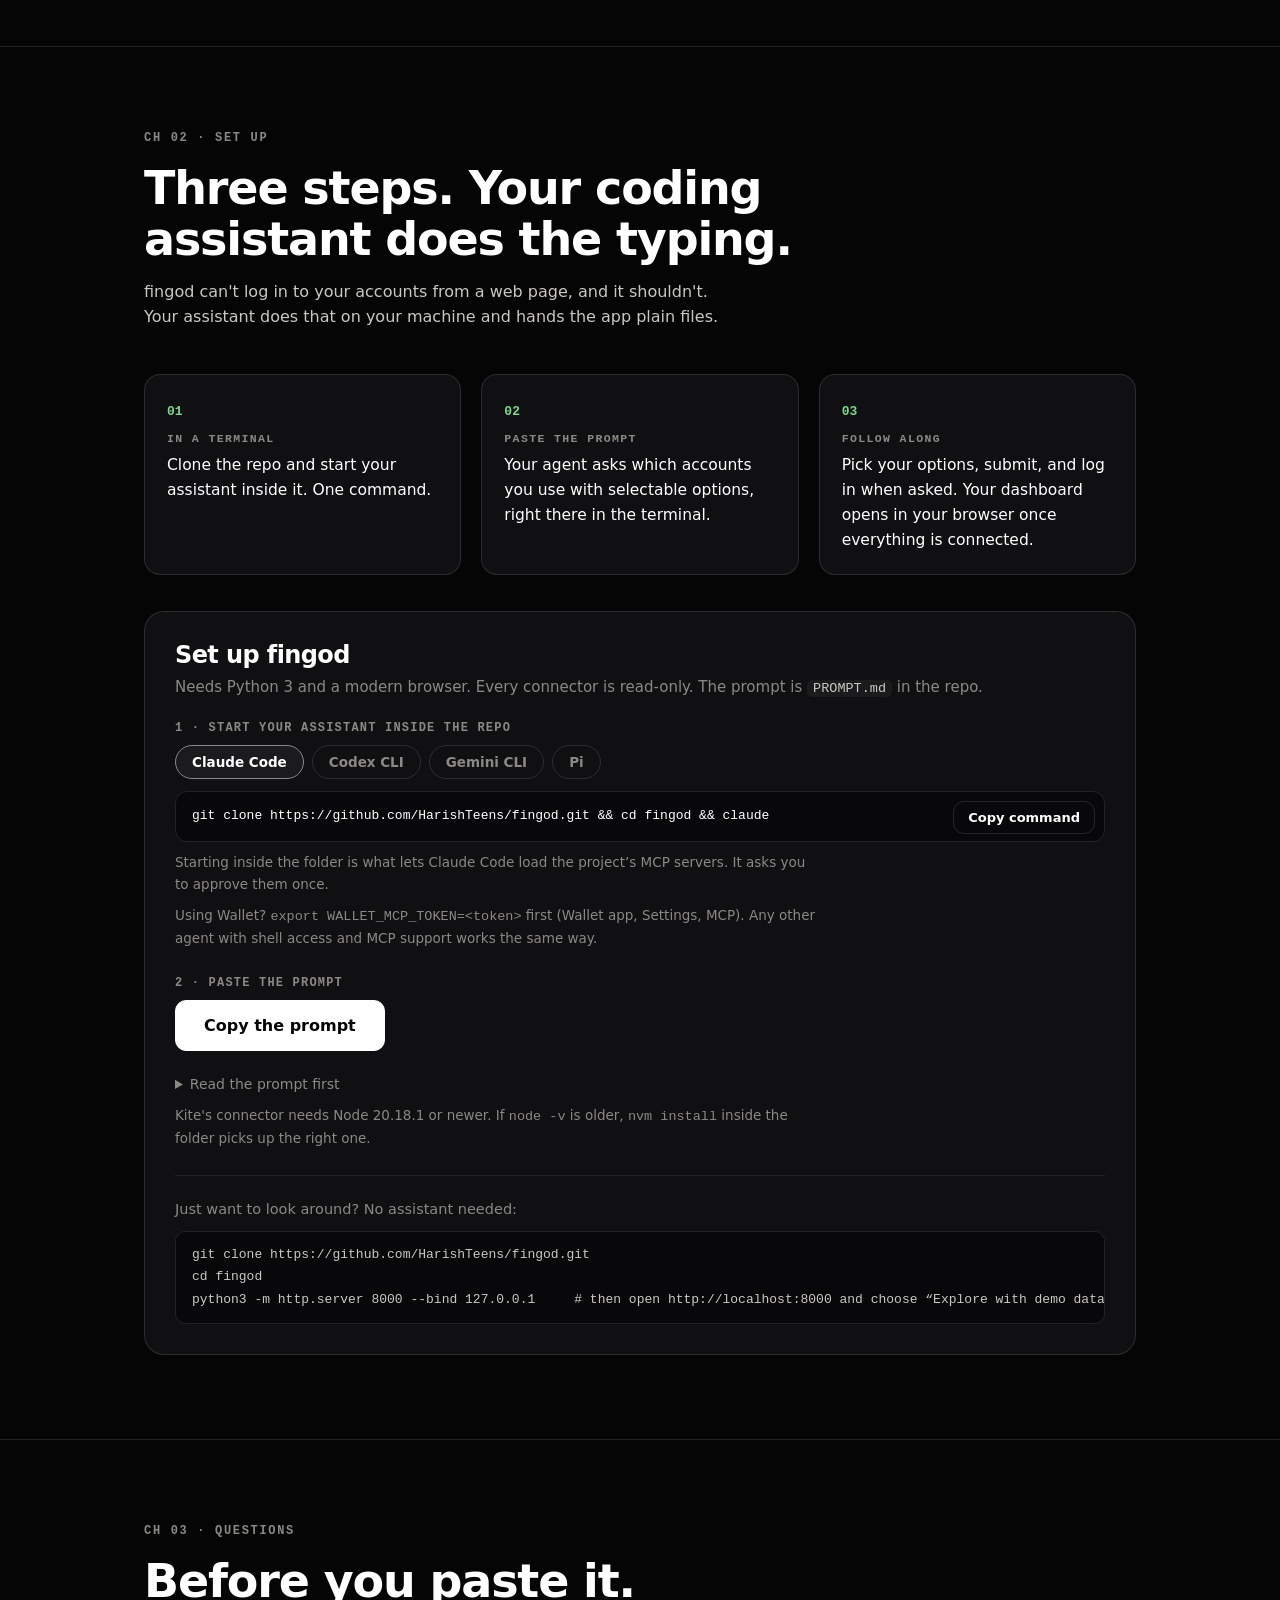
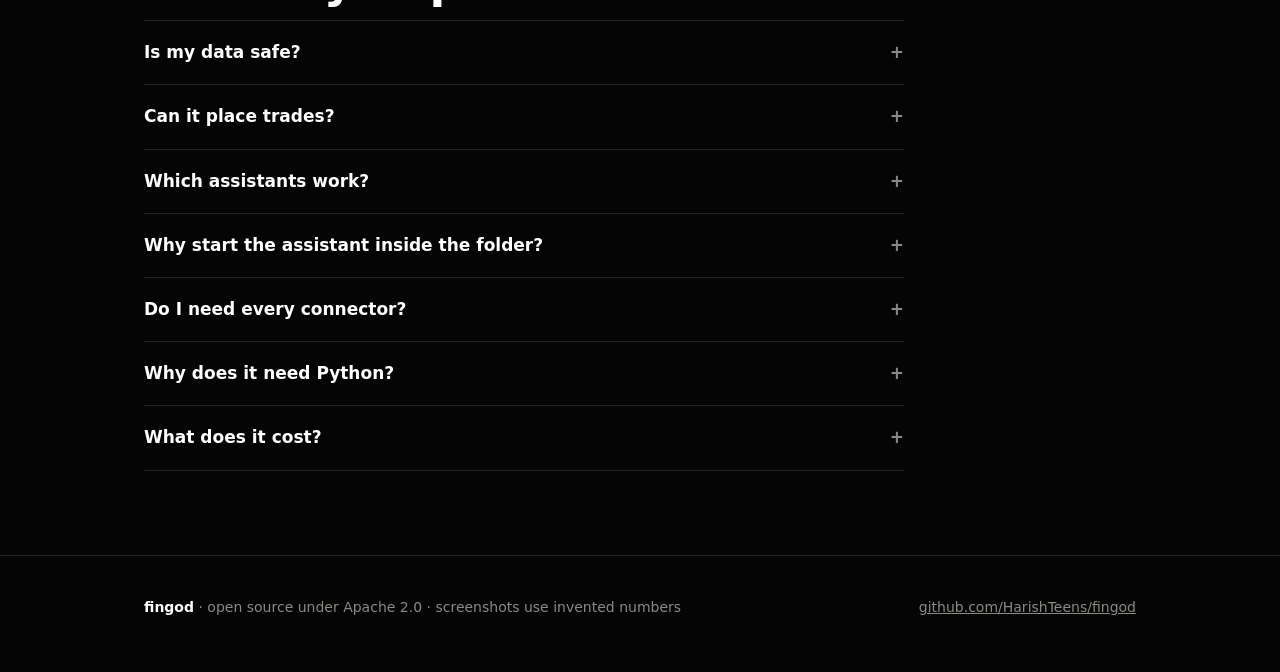
==== commit 5829b986: "Redone the UI for  catregories and added setup for antigravity" ====
--- a/landing/index.html
+++ b/landing/index.html
@@ -3,7 +3,7 @@
 <head>
 <meta charset="utf-8">
 <meta name="viewport" content="width=device-width, initial-scale=1">
-<title>fingod — your net worth, on your own machine</title>
+<title>fingod - your net worth, on your own machine</title>
 <meta name="description" content="Open-source, local-first net worth tracker that runs in your browser. Paste one prompt into your coding assistant and it connects Wallet, Zerodha Kite, Groww and INDmoney. No account, no server, no cloud.">
 <meta name="keywords" content="net worth tracker, portfolio tracker, personal finance, Zerodha, INDmoney, mutual funds, local-first, open source, Claude Code, MCP">
 <meta name="author" content="HarishTeens">
@@ -16,7 +16,7 @@
 
 <meta property="og:type" content="website">
 <meta property="og:site_name" content="fingod">
-<meta property="og:title" content="fingod — one view of everything you own, on your own machine">
+<meta property="og:title" content="fingod - one view of everything you own, on your own machine">
 <meta property="og:description" content="Paste one prompt into your coding assistant. It clones the repo and connects Wallet, Zerodha, Groww and INDmoney. Runs in your browser. Open source.">
 <meta property="og:url" content="https://fingod.harishteens.workers.dev/">
 <meta property="og:image" content="https://fingod.harishteens.workers.dev/shots/og.png">
@@ -27,7 +27,7 @@
 <meta property="og:locale" content="en_IN">
 
 <meta name="twitter:card" content="summary_large_image">
-<meta name="twitter:title" content="fingod — one view of everything you own">
+<meta name="twitter:title" content="fingod - one view of everything you own">
 <meta name="twitter:description" content="Local-first net worth tracker. One prompt sets it up. Runs entirely in your browser.">
 <meta name="twitter:image" content="https://fingod.harishteens.workers.dev/shots/og.png">
 <meta name="twitter:image:src" content="https://fingod.harishteens.workers.dev/shots/og.png">
@@ -135,7 +135,7 @@
   <div class="shots">
     <div><div class="shot"><img src="shots/inv.png" width="2400" height="2760" alt="Every sleeve indexed to 100, with market, flow and FX split" loading="lazy"></div><p class="cap">Investments: every asset on one axis, with each change split into market, flow and FX.</p></div>
     <div><div class="term" role="img" aria-label="An illustrative terminal session: the agent asks which accounts you use, connects them, then opens your dashboard">
-  <div class="term-bar"><span></span><span></span><span></span><em>fingod — claude</em></div>
+  <div class="term-bar"><span></span><span></span><span></span><em>fingod - claude</em></div>
 <pre><span class="u">&gt; Set up fingod for me, a local-first net worth tracker…</span>
 
 <span class="a">●</span> Which of these apps do you use?  <span class="d">(select, then submit)</span>
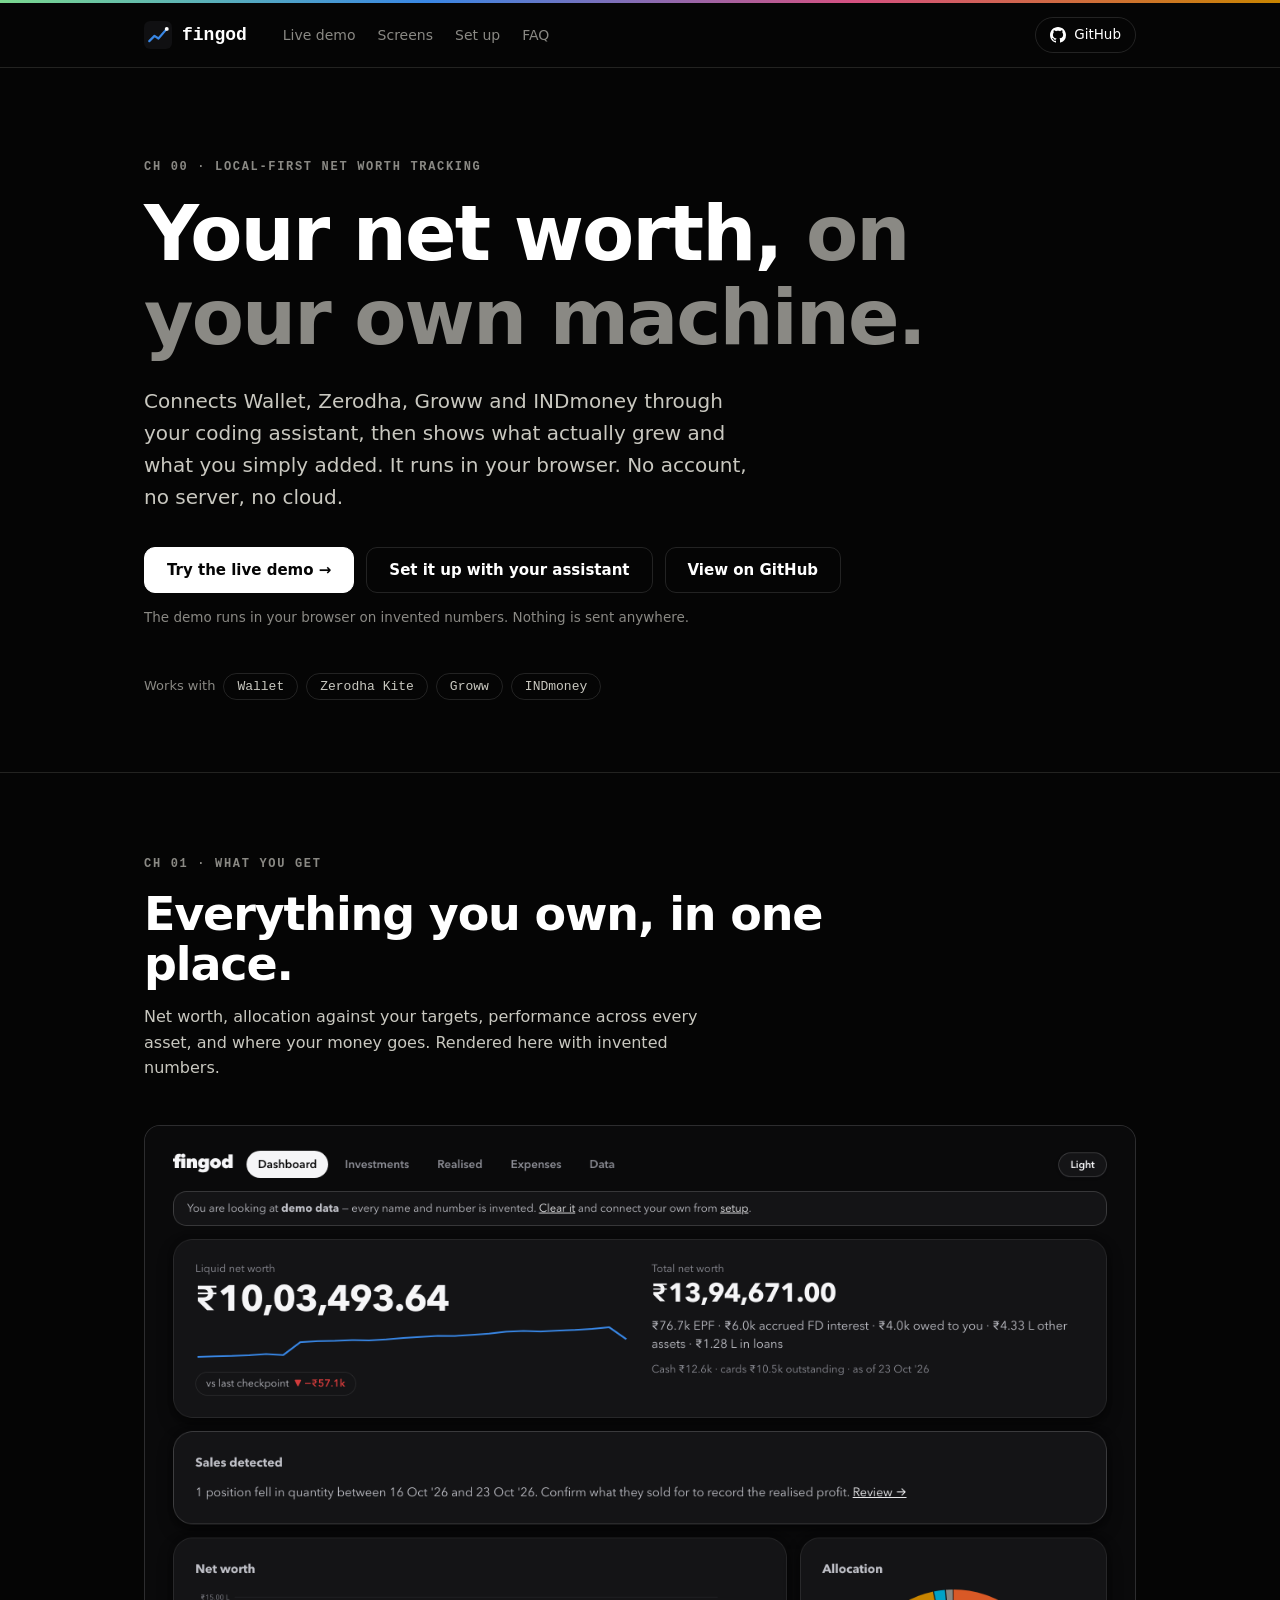
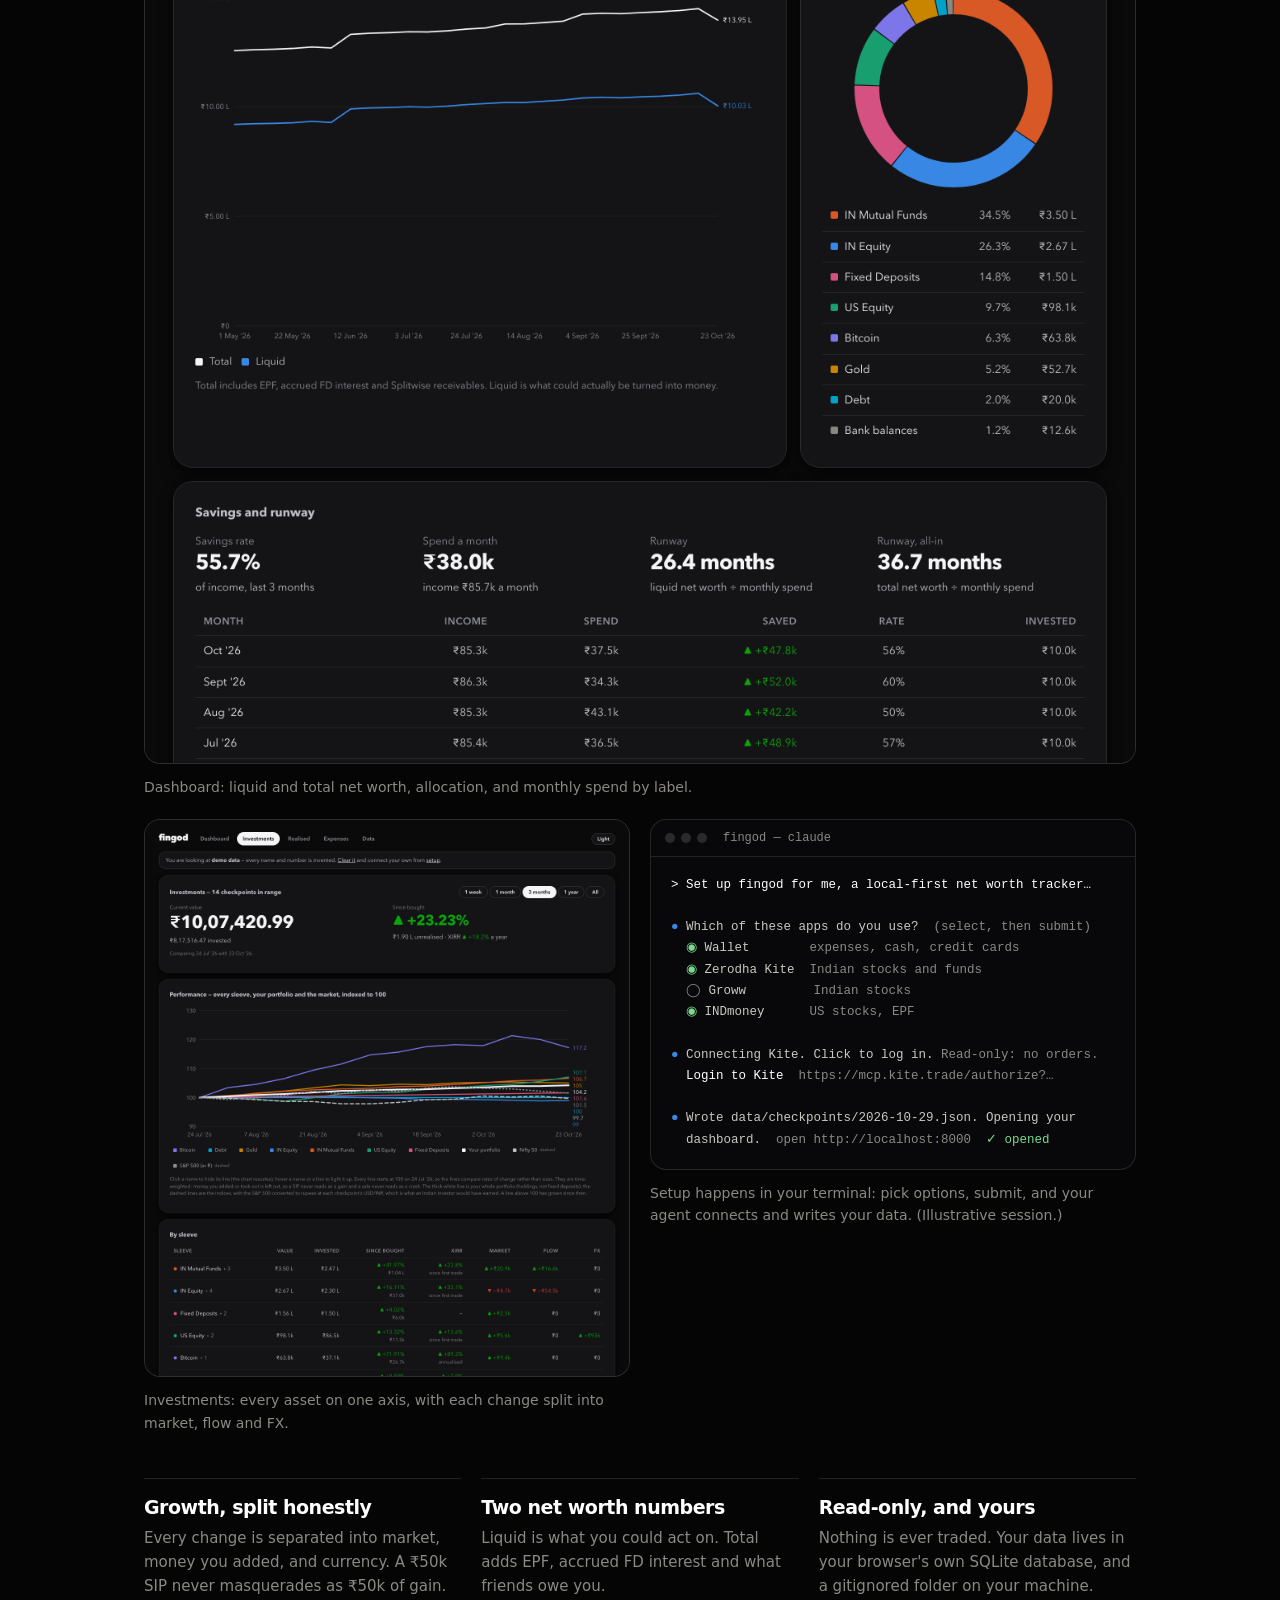
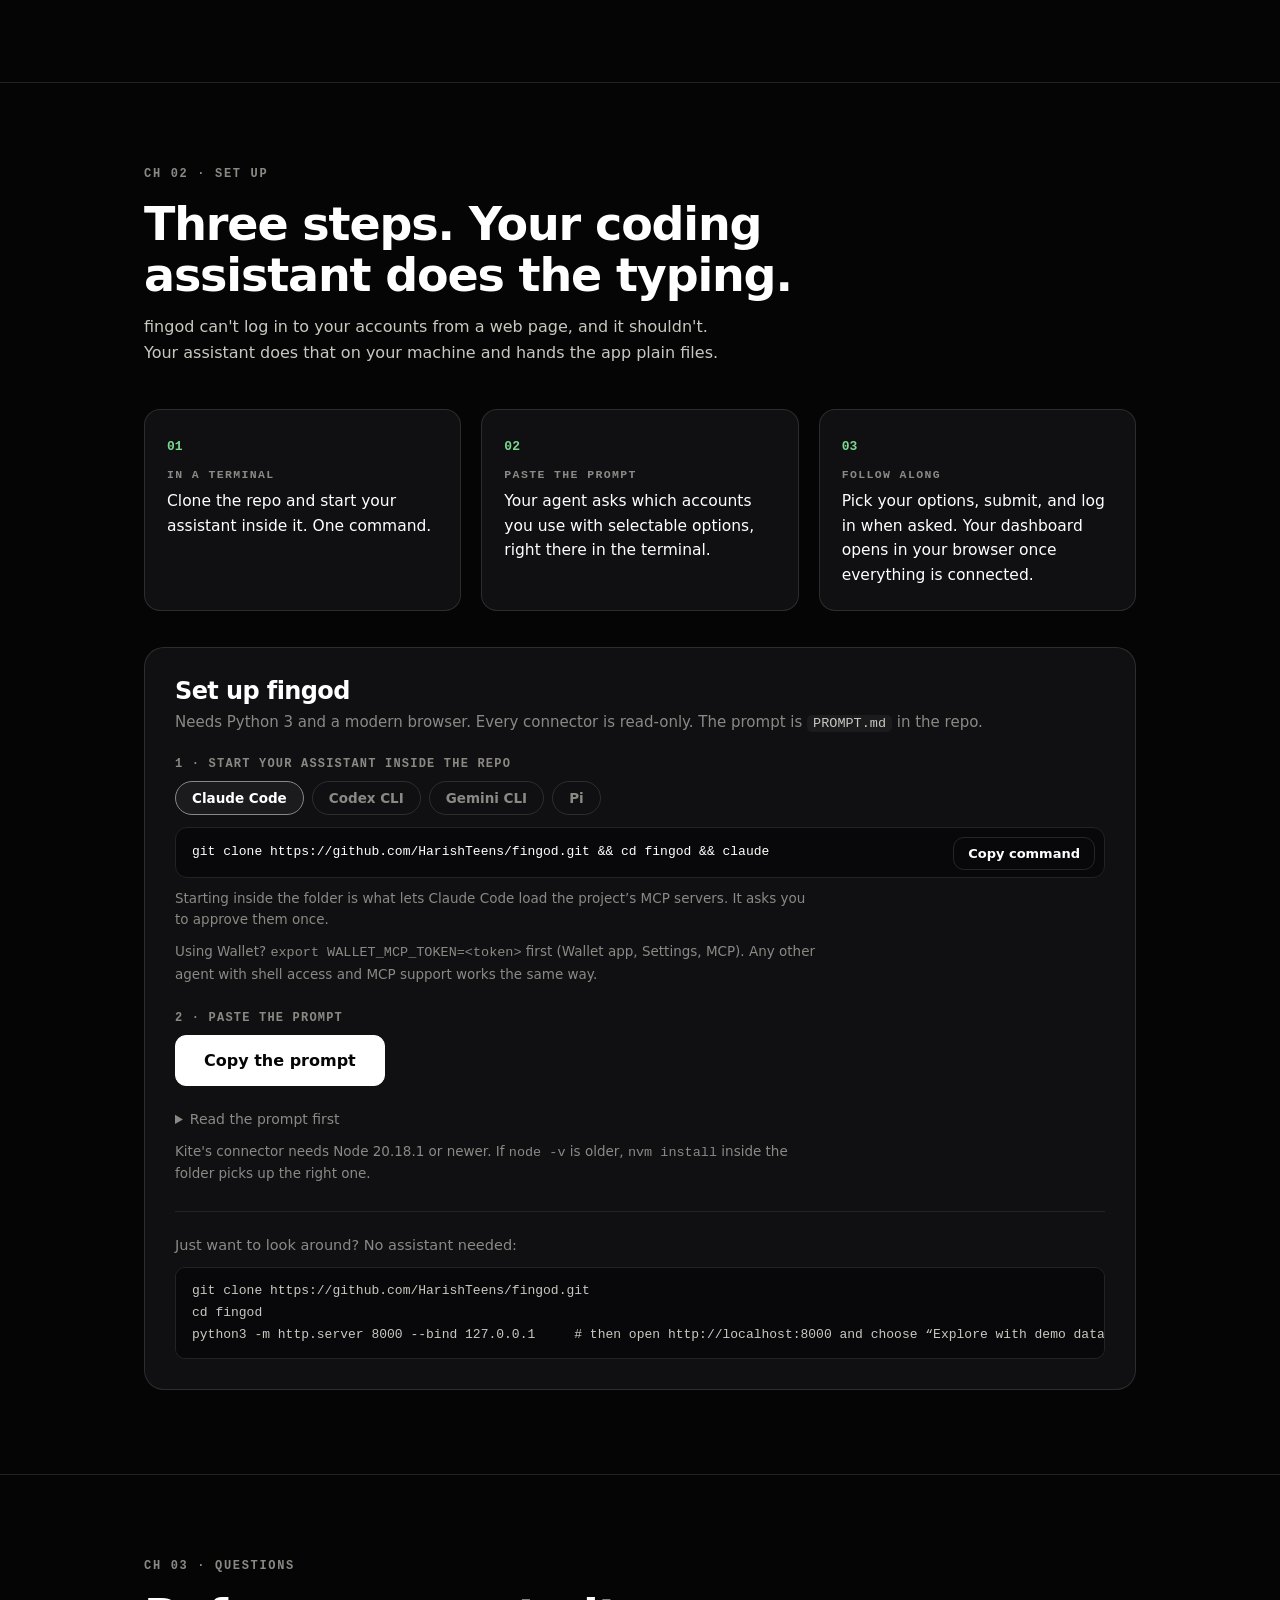
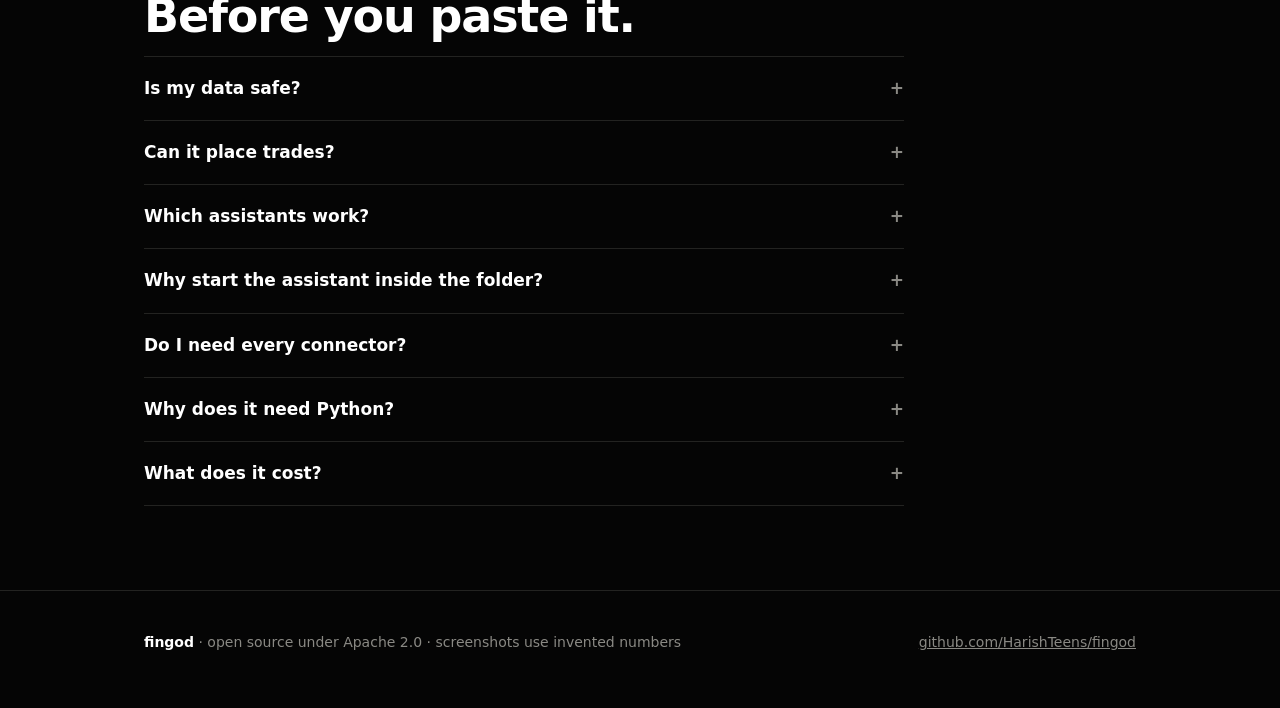
==== commit df6674e9: "Host the demo on Cloudflare under /app/, refresh the landing screenshots The deploy now stages an ex" ====
--- a/landing/index.html
+++ b/landing/index.html
@@ -3,7 +3,7 @@
 <head>
 <meta charset="utf-8">
 <meta name="viewport" content="width=device-width, initial-scale=1">
-<title>fingod - your net worth, on your own machine</title>
+<title>fingod — your net worth, on your own machine</title>
 <meta name="description" content="Open-source, local-first net worth tracker that runs in your browser. Paste one prompt into your coding assistant and it connects Wallet, Zerodha Kite, Groww and INDmoney. No account, no server, no cloud.">
 <meta name="keywords" content="net worth tracker, portfolio tracker, personal finance, Zerodha, INDmoney, mutual funds, local-first, open source, Claude Code, MCP">
 <meta name="author" content="HarishTeens">
@@ -16,7 +16,7 @@
 
 <meta property="og:type" content="website">
 <meta property="og:site_name" content="fingod">
-<meta property="og:title" content="fingod - one view of everything you own, on your own machine">
+<meta property="og:title" content="fingod — one view of everything you own, on your own machine">
 <meta property="og:description" content="Paste one prompt into your coding assistant. It clones the repo and connects Wallet, Zerodha, Groww and INDmoney. Runs in your browser. Open source.">
 <meta property="og:url" content="https://fingod.harishteens.workers.dev/">
 <meta property="og:image" content="https://fingod.harishteens.workers.dev/shots/og.png">
@@ -27,7 +27,7 @@
 <meta property="og:locale" content="en_IN">
 
 <meta name="twitter:card" content="summary_large_image">
-<meta name="twitter:title" content="fingod - one view of everything you own">
+<meta name="twitter:title" content="fingod — one view of everything you own">
 <meta name="twitter:description" content="Local-first net worth tracker. One prompt sets it up. Runs entirely in your browser.">
 <meta name="twitter:image" content="https://fingod.harishteens.workers.dev/shots/og.png">
 <meta name="twitter:image:src" content="https://fingod.harishteens.workers.dev/shots/og.png">
@@ -113,7 +113,7 @@
 <div class="stripe" aria-hidden="true"></div>
 <header class="site"><nav class="wrap bar" aria-label="Main">
   <a class="logo" href="#top" aria-label="fingod, home"><svg viewBox="0 0 64 64" aria-hidden="true"><rect width="64" height="64" rx="14" fill="#101012"/><path d="M12 46 L24 34 L33 40 L52 18" fill="none" stroke="#3987e5" stroke-width="5" stroke-linecap="round" stroke-linejoin="round"/><circle cx="52" cy="18" r="4.5" fill="#fff"/></svg>fingod</a>
-  <div class="links"><a href="#screens">Screens</a><a href="#setup">Set up</a><a href="#faq">FAQ</a></div>
+  <div class="links"><a href="app/?demo">Live demo</a><a href="#screens">Screens</a><a href="#setup">Set up</a><a href="#faq">FAQ</a></div>
   <a class="gh" href="https://github.com/HarishTeens/fingod" rel="noopener"><svg width="16" height="16" viewBox="0 0 16 16" fill="currentColor" aria-hidden="true"><path d="M8 0C3.58 0 0 3.58 0 8c0 3.54 2.29 6.53 5.47 7.59.4.07.55-.17.55-.38 0-.19-.01-.82-.01-1.49-2.01.37-2.53-.49-2.69-.94-.09-.23-.48-.94-.82-1.13-.28-.15-.68-.52-.01-.53.63-.01 1.08.58 1.23.82.72 1.21 1.87.87 2.33.66.07-.52.28-.87.51-1.07-1.78-.2-3.64-.89-3.64-3.95 0-.87.31-1.59.82-2.15-.08-.2-.36-1.02.08-2.12 0 0 .67-.21 2.2.82.64-.18 1.32-.27 2-.27.68 0 1.36.09 2 .27 1.53-1.04 2.2-.82 2.2-.82.44 1.1.16 1.92.08 2.12.51.56.82 1.27.82 2.15 0 3.07-1.87 3.75-3.65 3.95.29.25.54.73.54 1.48 0 1.07-.01 1.93-.01 2.2 0 .21.15.46.55.38A8.013 8.013 0 0016 8c0-4.42-3.58-8-8-8z"/></svg>GitHub</a>
 </nav></header>
 
@@ -122,7 +122,8 @@
   <div class="eyebrow">CH 00 · Local-first net worth tracking</div>
   <h1>Your net worth, <em>on your own machine.</em></h1>
   <p class="lede">Connects Wallet, Zerodha, Groww and INDmoney through your coding assistant, then shows what actually grew and what you simply added. It runs in your browser. No account, no server, no cloud.</p>
-  <div class="cta"><a class="btn primary" href="#setup">Set it up with your assistant →</a><a class="btn" href="https://github.com/HarishTeens/fingod" rel="noopener">View on GitHub</a></div>
+  <div class="cta"><a class="btn primary" href="app/?demo">Try the live demo →</a><a class="btn" href="#setup">Set it up with your assistant</a><a class="btn" href="https://github.com/HarishTeens/fingod" rel="noopener">View on GitHub</a></div>
+  <p class="demo-note" style="margin:14px 0 0;color:var(--muted);font-size:13.5px">The demo runs in your browser on invented numbers. Nothing is sent anywhere.</p>
   <div class="works"><span>Works with</span><span class="pill">Wallet</span><span class="pill">Zerodha Kite</span><span class="pill">Groww</span><span class="pill">INDmoney</span></div>
 </div></section>
 
@@ -135,7 +136,7 @@
   <div class="shots">
     <div><div class="shot"><img src="shots/inv.png" width="2400" height="2760" alt="Every sleeve indexed to 100, with market, flow and FX split" loading="lazy"></div><p class="cap">Investments: every asset on one axis, with each change split into market, flow and FX.</p></div>
     <div><div class="term" role="img" aria-label="An illustrative terminal session: the agent asks which accounts you use, connects them, then opens your dashboard">
-  <div class="term-bar"><span></span><span></span><span></span><em>fingod - claude</em></div>
+  <div class="term-bar"><span></span><span></span><span></span><em>fingod — claude</em></div>
 <pre><span class="u">&gt; Set up fingod for me, a local-first net worth tracker…</span>
 
 <span class="a">●</span> Which of these apps do you use?  <span class="d">(select, then submit)</span>
@@ -202,7 +203,7 @@
     <details><summary>Can it place trades?</summary><p>No. Every connector is read-only, and the instructions forbid order tools outright. Kite's server exposes them; fingod never calls them.</p></details>
     <details><summary>Which assistants work?</summary><p>Claude Code, Codex CLI, Gemini CLI and Pi are set up out of the box: the repo ships each one&rsquo;s project MCP config (<code>.mcp.json</code>, <code>.codex/config.toml</code>, <code>.gemini/settings.json</code>, <code>.pi/mcp.json</code>) and instructions (<code>CLAUDE.md</code>, <code>AGENTS.md</code>). Any other assistant with shell access and MCP support can follow the same prompt.</p></details>
     <details><summary>Why start the assistant inside the folder?</summary><p>An assistant only loads a project&rsquo;s MCP servers when its session starts in that folder, and you approve them at that moment. Cloning first and starting the assistant from inside it means the whole setup runs in one session, with nothing to restart.</p></details>
-    <details><summary>Do I need every connector?</summary><p>No. Pick the ones you use. Bitcoin held off-exchange, fixed deposits, PPF and Splitwise are just typed in. You can also look around first with the built-in demo data.</p></details>
+    <details><summary>Do I need every connector?</summary><p>No. Pick the ones you use. Bitcoin, fixed deposits and Splitwise are just typed in. You can also look around first with the built-in demo data.</p></details>
     <details><summary>Why does it need Python?</summary><p>Only for <code>serve.py</code>, a tiny static file server. Browsers won't load WebAssembly from a plain file, and the server also lets the app see the folder your assistant writes to. There is no backend and nothing to install.</p></details>
     <details><summary>What does it cost?</summary><p>Nothing. It's open source under the Apache 2.0 license.</p></details>
   </div>
@@ -222,9 +223,9 @@
   }
   var AGENTS = {
     claude: { cmd: 'claude', hint: 'Starting inside the folder is what lets Claude Code load the project\u2019s MCP servers. It asks you to approve them once.' },
-    codex: { cmd: 'codex', hint: 'Codex loads <code>.codex/config.toml</code> once you trust the project. Sign in to INDmoney with <code>codex mcp login indmoney</code> (Coinbase: <code>codex mcp login coinbase</code>).' },
-    gemini: { cmd: 'gemini', hint: 'Gemini CLI reads <code>.gemini/settings.json</code> from the project. Sign in to INDmoney with <code>/mcp auth indmoney</code> (Coinbase: <code>/mcp auth coinbase</code>).' },
-    pi: { cmd: 'pi', hint: 'Pi loads <code>.pi/mcp.json</code> once you trust the project. Sign in to INDmoney with <code>/mcp login indmoney</code> (Coinbase: <code>/mcp login coinbase</code>).' }
+    codex: { cmd: 'codex', hint: 'Codex loads <code>.codex/config.toml</code> once you trust the project. Sign in to INDmoney with <code>codex mcp login indmoney</code>.' },
+    gemini: { cmd: 'gemini', hint: 'Gemini CLI reads <code>.gemini/settings.json</code> from the project. Sign in to INDmoney with <code>/mcp auth indmoney</code>.' },
+    pi: { cmd: 'pi', hint: 'Pi loads <code>.pi/mcp.json</code> once you trust the project. Sign in to INDmoney with <code>/mcp login indmoney</code>.' }
   };
   var CLONE = 'git clone https://github.com/HarishTeens/fingod.git && cd fingod && ';
   document.querySelectorAll('[data-agent]').forEach(function (b) {
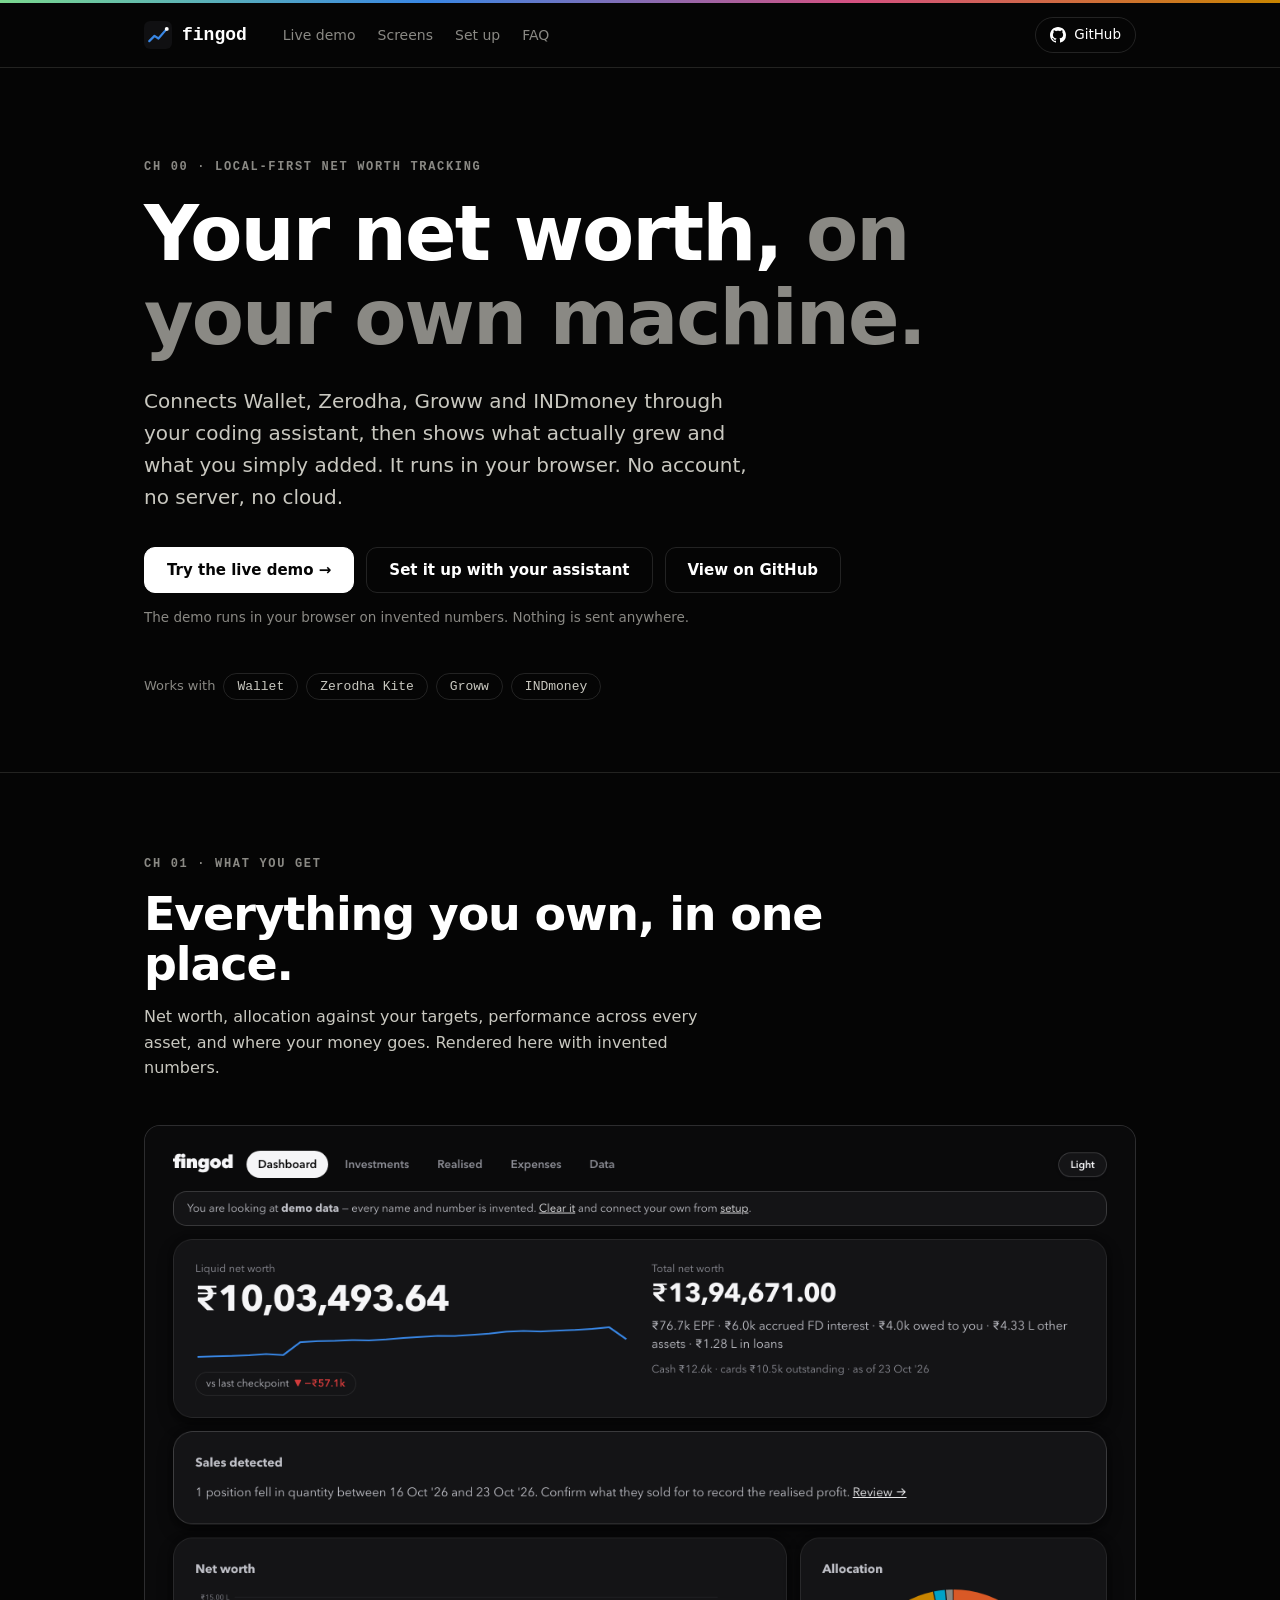
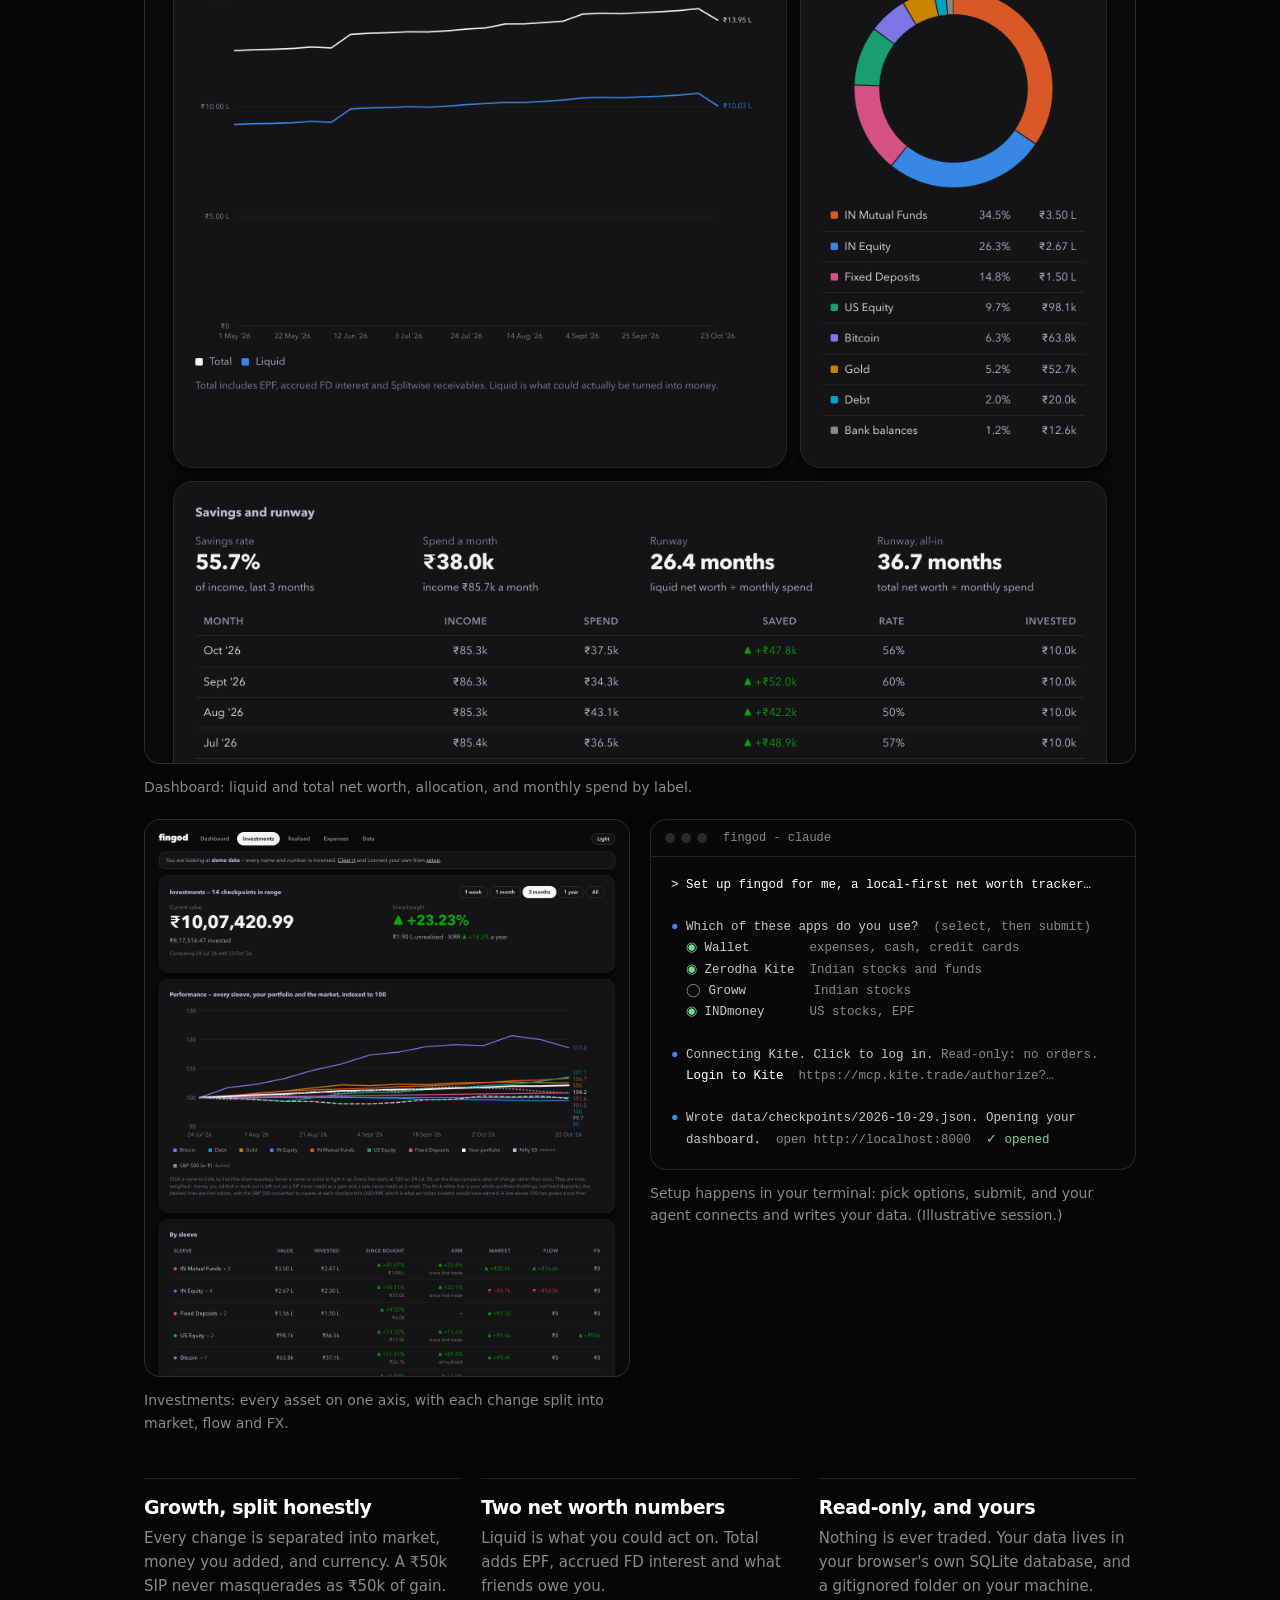
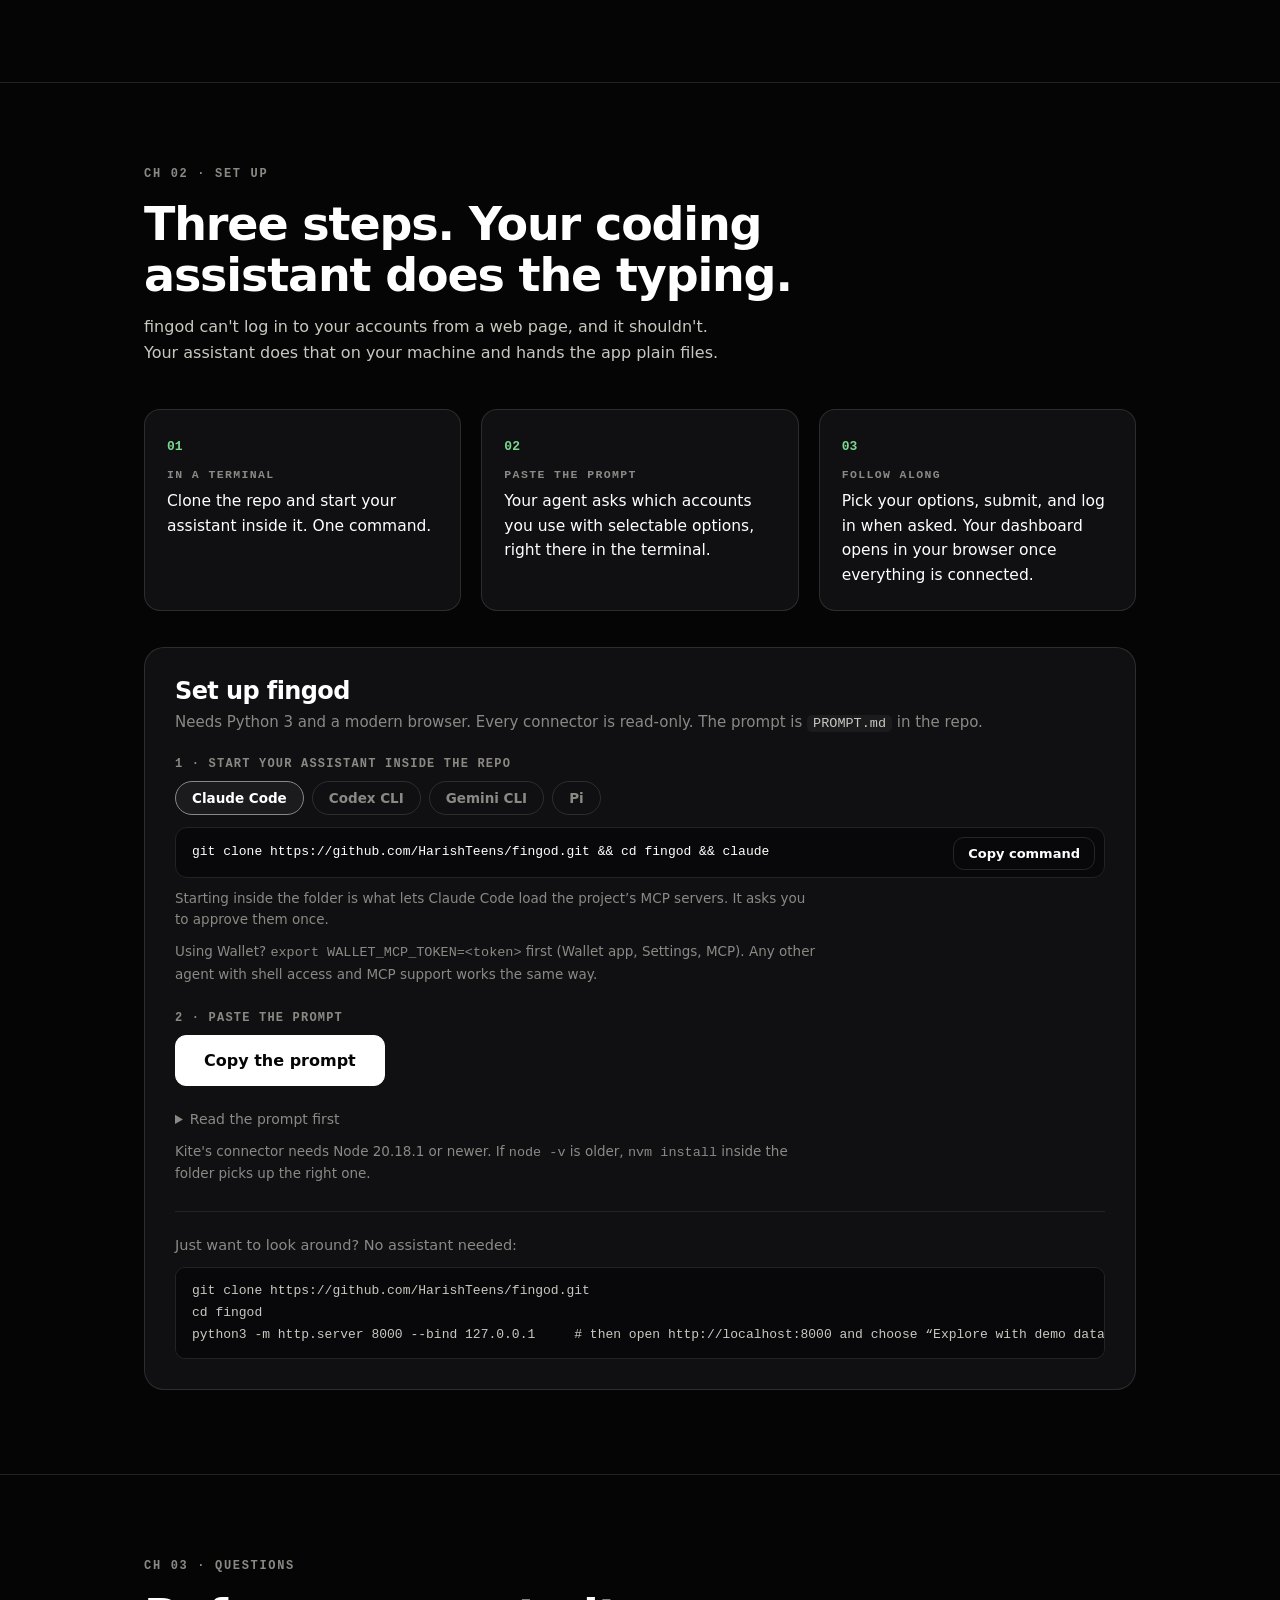
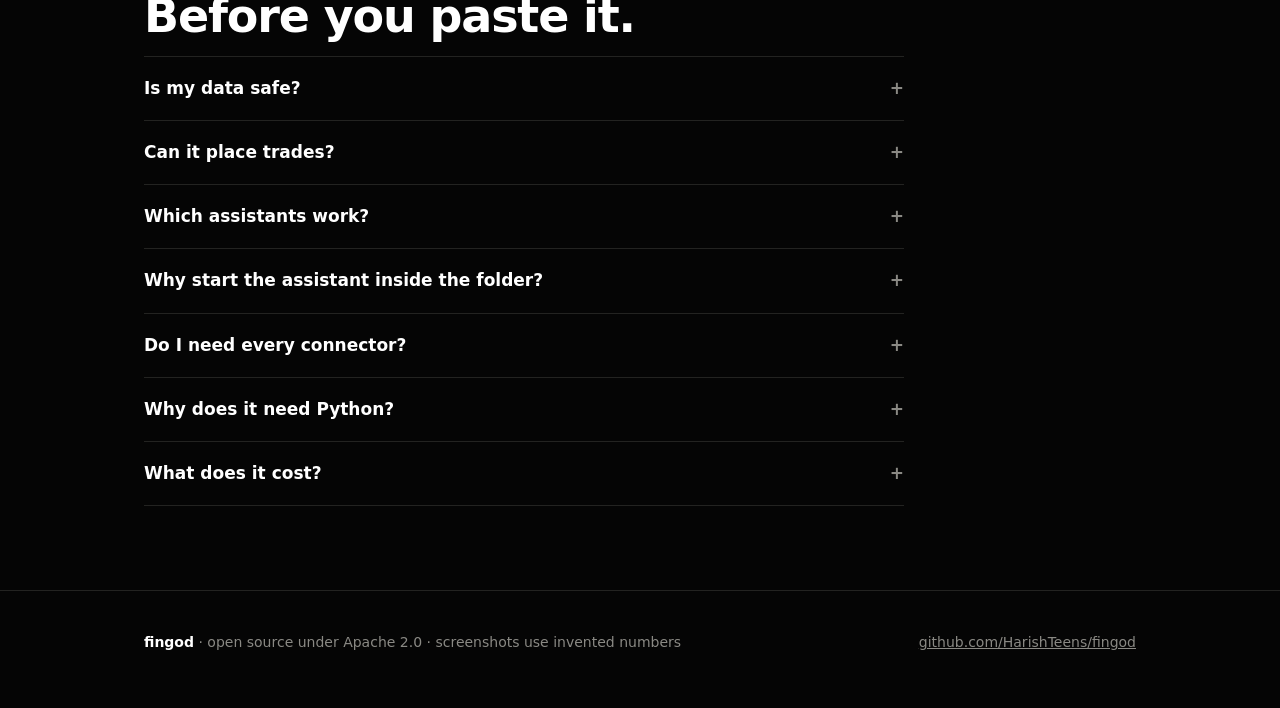
==== commit ad2eaf46: "Merge https://github.com/HarishTeens/fingod" ====
--- a/landing/index.html
+++ b/landing/index.html
@@ -3,7 +3,7 @@
 <head>
 <meta charset="utf-8">
 <meta name="viewport" content="width=device-width, initial-scale=1">
-<title>fingod — your net worth, on your own machine</title>
+<title>fingod - your net worth, on your own machine</title>
 <meta name="description" content="Open-source, local-first net worth tracker that runs in your browser. Paste one prompt into your coding assistant and it connects Wallet, Zerodha Kite, Groww and INDmoney. No account, no server, no cloud.">
 <meta name="keywords" content="net worth tracker, portfolio tracker, personal finance, Zerodha, INDmoney, mutual funds, local-first, open source, Claude Code, MCP">
 <meta name="author" content="HarishTeens">
@@ -16,7 +16,7 @@
 
 <meta property="og:type" content="website">
 <meta property="og:site_name" content="fingod">
-<meta property="og:title" content="fingod — one view of everything you own, on your own machine">
+<meta property="og:title" content="fingod - one view of everything you own, on your own machine">
 <meta property="og:description" content="Paste one prompt into your coding assistant. It clones the repo and connects Wallet, Zerodha, Groww and INDmoney. Runs in your browser. Open source.">
 <meta property="og:url" content="https://fingod.harishteens.workers.dev/">
 <meta property="og:image" content="https://fingod.harishteens.workers.dev/shots/og.png">
@@ -27,7 +27,7 @@
 <meta property="og:locale" content="en_IN">
 
 <meta name="twitter:card" content="summary_large_image">
-<meta name="twitter:title" content="fingod — one view of everything you own">
+<meta name="twitter:title" content="fingod - one view of everything you own">
 <meta name="twitter:description" content="Local-first net worth tracker. One prompt sets it up. Runs entirely in your browser.">
 <meta name="twitter:image" content="https://fingod.harishteens.workers.dev/shots/og.png">
 <meta name="twitter:image:src" content="https://fingod.harishteens.workers.dev/shots/og.png">
@@ -136,7 +136,7 @@
   <div class="shots">
     <div><div class="shot"><img src="shots/inv.png" width="2400" height="2760" alt="Every sleeve indexed to 100, with market, flow and FX split" loading="lazy"></div><p class="cap">Investments: every asset on one axis, with each change split into market, flow and FX.</p></div>
     <div><div class="term" role="img" aria-label="An illustrative terminal session: the agent asks which accounts you use, connects them, then opens your dashboard">
-  <div class="term-bar"><span></span><span></span><span></span><em>fingod — claude</em></div>
+  <div class="term-bar"><span></span><span></span><span></span><em>fingod - claude</em></div>
 <pre><span class="u">&gt; Set up fingod for me, a local-first net worth tracker…</span>
 
 <span class="a">●</span> Which of these apps do you use?  <span class="d">(select, then submit)</span>
@@ -203,7 +203,7 @@
     <details><summary>Can it place trades?</summary><p>No. Every connector is read-only, and the instructions forbid order tools outright. Kite's server exposes them; fingod never calls them.</p></details>
     <details><summary>Which assistants work?</summary><p>Claude Code, Codex CLI, Gemini CLI and Pi are set up out of the box: the repo ships each one&rsquo;s project MCP config (<code>.mcp.json</code>, <code>.codex/config.toml</code>, <code>.gemini/settings.json</code>, <code>.pi/mcp.json</code>) and instructions (<code>CLAUDE.md</code>, <code>AGENTS.md</code>). Any other assistant with shell access and MCP support can follow the same prompt.</p></details>
     <details><summary>Why start the assistant inside the folder?</summary><p>An assistant only loads a project&rsquo;s MCP servers when its session starts in that folder, and you approve them at that moment. Cloning first and starting the assistant from inside it means the whole setup runs in one session, with nothing to restart.</p></details>
-    <details><summary>Do I need every connector?</summary><p>No. Pick the ones you use. Bitcoin, fixed deposits and Splitwise are just typed in. You can also look around first with the built-in demo data.</p></details>
+    <details><summary>Do I need every connector?</summary><p>No. Pick the ones you use. Bitcoin held off-exchange, fixed deposits, PPF and Splitwise are just typed in. You can also look around first with the built-in demo data.</p></details>
     <details><summary>Why does it need Python?</summary><p>Only for <code>serve.py</code>, a tiny static file server. Browsers won't load WebAssembly from a plain file, and the server also lets the app see the folder your assistant writes to. There is no backend and nothing to install.</p></details>
     <details><summary>What does it cost?</summary><p>Nothing. It's open source under the Apache 2.0 license.</p></details>
   </div>
@@ -223,9 +223,9 @@
   }
   var AGENTS = {
     claude: { cmd: 'claude', hint: 'Starting inside the folder is what lets Claude Code load the project\u2019s MCP servers. It asks you to approve them once.' },
-    codex: { cmd: 'codex', hint: 'Codex loads <code>.codex/config.toml</code> once you trust the project. Sign in to INDmoney with <code>codex mcp login indmoney</code>.' },
-    gemini: { cmd: 'gemini', hint: 'Gemini CLI reads <code>.gemini/settings.json</code> from the project. Sign in to INDmoney with <code>/mcp auth indmoney</code>.' },
-    pi: { cmd: 'pi', hint: 'Pi loads <code>.pi/mcp.json</code> once you trust the project. Sign in to INDmoney with <code>/mcp login indmoney</code>.' }
+    codex: { cmd: 'codex', hint: 'Codex loads <code>.codex/config.toml</code> once you trust the project. Sign in to INDmoney with <code>codex mcp login indmoney</code> (Coinbase: <code>codex mcp login coinbase</code>).' },
+    gemini: { cmd: 'gemini', hint: 'Gemini CLI reads <code>.gemini/settings.json</code> from the project. Sign in to INDmoney with <code>/mcp auth indmoney</code> (Coinbase: <code>/mcp auth coinbase</code>).' },
+    pi: { cmd: 'pi', hint: 'Pi loads <code>.pi/mcp.json</code> once you trust the project. Sign in to INDmoney with <code>/mcp login indmoney</code> (Coinbase: <code>/mcp login coinbase</code>).' }
   };
   var CLONE = 'git clone https://github.com/HarishTeens/fingod.git && cd fingod && ';
   document.querySelectorAll('[data-agent]').forEach(function (b) {
@@ -243,5 +243,10 @@
     });
   });
 </script>
+<script>
+// Deployed, the app lives at /app/. Opened straight from the repo (Live Server, python -m http.server), the landing page is
+// at /landing/ and the app is one level up, so point the demo links there instead of at a folder that does not exist.
+if (location.pathname.indexOf('/landing/') > -1) document.querySelectorAll('a[href="app/?demo"]').forEach(function (a) { a.setAttribute('href', '../?demo') })
+</script>
 </body>
 </html>
